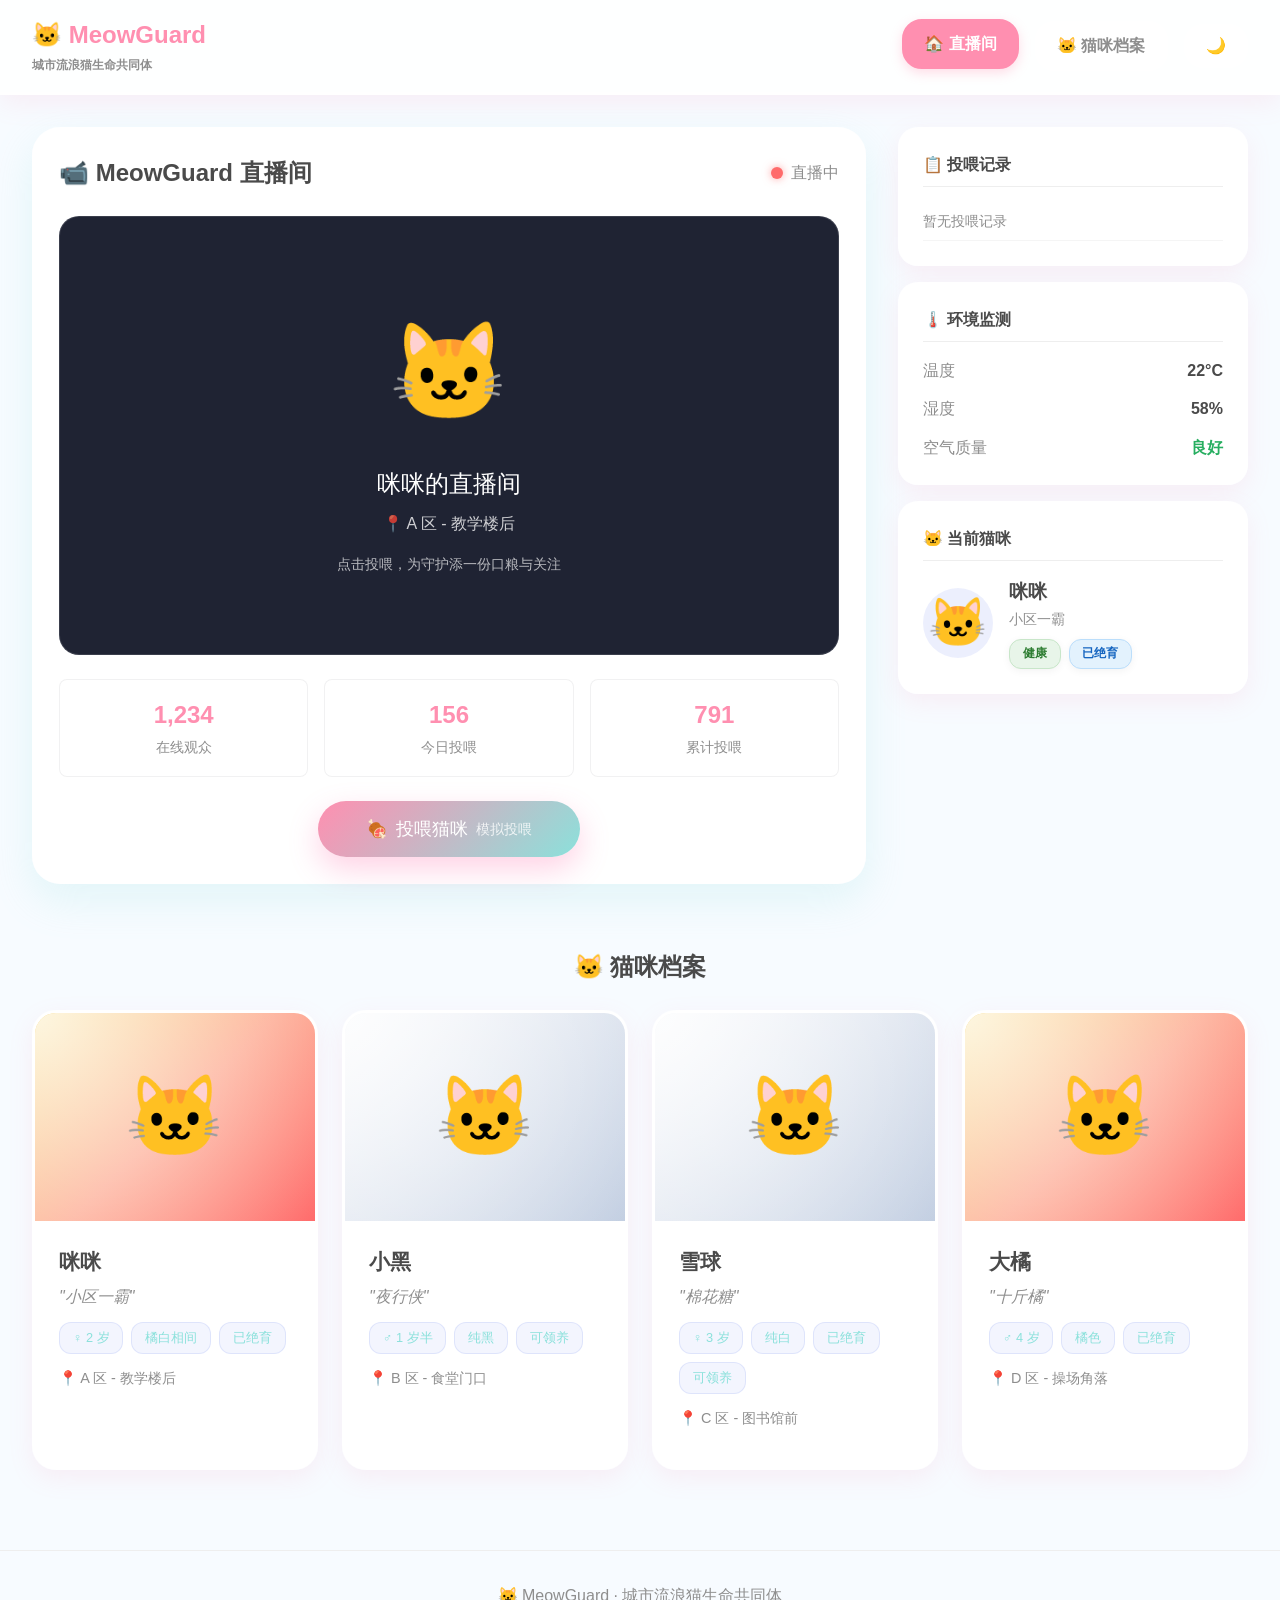
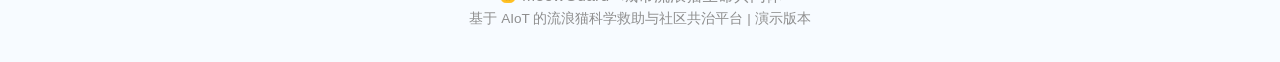
==== demo.html @ d54fe3e0 "Step 8: 添加静态离线演示网页 demo.html（含直播+猫咪档案+投喂）" ====
<!DOCTYPE html>
<html lang="zh-CN">
<head>
<meta charset="UTF-8">
<meta name="viewport" content="width=device-width, initial-scale=1.0">
<title>MeowGuard · 城市流浪猫生命共同体</title>
<style>
/* ===== 全局变量与重置 ===== */
* { margin:0; padding:0; box-sizing:border-box; }
:root {
    --bg: #f7fbff; --bg-1:#e0f7fa; --bg-2:#fff0f5; --bg-3:#fff9c4;
    --card:rgba(255,255,255,0.95); --text:#4a4a4a; --muted:#8e8e8e;
    --primary:#ff8fb0; --primary-2:#8be1db; --danger:#ff6b6b;
    --shadow-sm:0 8px 24px rgba(255,143,176,0.12);
    --shadow-md:0 16px 40px rgba(139,225,219,0.20);
    --radius-lg:28px; --radius-md:20px; --radius-sm:16px;
    --ring:0 0 0 4px rgba(255,143,176,0.25);
}
body.dark-mode {
    --bg:#1a1a2e; --bg-1:#16213e; --bg-2:#1f1f3a; --bg-3:#2d2d4a;
    --card:rgba(30,30,50,0.95); --text:#e0e0e0; --muted:#a0a0a0;
    --shadow-sm:0 8px 24px rgba(0,0,0,0.3);
    --shadow-md:0 16px 40px rgba(0,0,0,0.4);
}
body {
    font-family:-apple-system,BlinkMacSystemFont,'Segoe UI','PingFang SC','Microsoft YaHei',sans-serif;
    background:var(--bg); min-height:100vh; color:var(--text); line-height:1.6;
}
a { text-decoration:none; color:inherit; }

/* ===== 导航栏 ===== */
.navbar {
    background:rgba(255,255,255,0.85); backdrop-filter:blur(14px);
    padding:1rem 2rem; display:flex; justify-content:space-between; align-items:center;
    box-shadow:var(--shadow-sm); position:sticky; top:0; z-index:1000;
    border-bottom:3px solid rgba(255,255,255,0.9);
}
body.dark-mode .navbar { background:rgba(30,30,50,0.85); border-bottom-color:rgba(255,255,255,0.1); }
.nav-brand { display:flex; flex-direction:column; gap:0.1rem; font-size:1.5rem; font-weight:bold; color:var(--primary); }
.nav-tagline { font-size:0.78rem; font-weight:600; color:var(--muted); }
.nav-links { display:flex; gap:1rem; align-items:center; }
.nav-links a, .nav-links button {
    color:var(--muted); font-weight:600; padding:0.6rem 1.2rem; border-radius:20px;
    transition:all 0.3s; border:3px solid rgba(255,255,255,0.9); background:rgba(255,255,255,0.6);
    cursor:pointer; font-size:1rem; font-family:inherit;
}
.nav-links a.active, .nav-links a:hover, .nav-links button:hover {
    background:var(--primary); color:white; border-color:var(--primary);
    box-shadow:0 4px 12px rgba(255,143,176,0.3); transform:translateY(-2px);
}
body.dark-mode .nav-links a, body.dark-mode .nav-links button {
    background:rgba(255,255,255,0.05); border-color:rgba(255,255,255,0.1);
}
body.dark-mode .nav-links a.active, body.dark-mode .nav-links a:hover, body.dark-mode .nav-links button:hover {
    background:var(--primary); border-color:var(--primary);
}

/* ===== 主内容 ===== */
.main-content { display:grid; grid-template-columns:1fr 350px; gap:2rem; padding:2rem; max-width:1600px; margin:0 auto; }

/* 直播区域 */
.live-section {
    background:var(--card); border:3px solid rgba(255,255,255,0.9);
    border-radius:var(--radius-lg); padding:1.5rem; box-shadow:var(--shadow-md);
}
body.dark-mode .live-section { border-color:rgba(255,255,255,0.1); }
.live-header { display:flex; justify-content:space-between; align-items:center; margin-bottom:1.5rem; }
.live-header h1 { font-size:1.5rem; color:var(--text); }
.live-status { display:flex; align-items:center; gap:0.5rem; color:var(--muted); font-weight:500; }
.live-dot {
    width:12px; height:12px; background:var(--danger); border-radius:50%;
    animation:pulse 2s infinite; box-shadow:0 0 8px rgba(255,107,107,0.6);
}
@keyframes pulse { 0%,100%{opacity:1} 50%{opacity:0.5} }

.video-container {
    background:#1f2333; border:1px solid rgba(255,255,255,0.12);
    border-radius:var(--radius-md); aspect-ratio:16/9; display:flex;
    align-items:center; justify-content:center; margin-bottom:1.5rem; overflow:hidden;
}
body.dark-mode .video-container { background:#0f0f1a; }
.video-placeholder { text-align:center; color:white; }
.cat-animation { animation:bounce 2s ease-in-out infinite; }
@keyframes bounce { 0%,100%{transform:translateY(0)} 50%{transform:translateY(-20px)} }
.cat-silhouette { font-size:6rem; transition:transform 0.3s; }
.cat-silhouette.cat-bounce { animation:catBounce 0.5s ease-out; }
@keyframes catBounce {
    0%,100%{transform:translateY(0) scale(1)}
    25%{transform:translateY(-30px) scale(1.1)}
    50%{transform:translateY(-15px) scale(1.05)}
    75%{transform:translateY(-5px) scale(1.02)}
}
.live-cat-name { font-size:1.5rem; margin-top:1rem; }
.live-cat-location { color:rgba(255,255,255,0.78); margin-top:0.5rem; }
.video-tip { margin-top:1rem; color:rgba(255,255,255,0.68); font-size:0.9rem; }

.live-stats { display:grid; grid-template-columns:repeat(3,1fr); gap:1rem; margin-bottom:1.5rem; }
.stat-item {
    background:rgba(255,255,255,0.7); border:1px solid rgba(17,24,39,0.06);
    padding:1rem; border-radius:8px; text-align:center; transition:transform 0.25s;
}
body.dark-mode .stat-item { background:rgba(255,255,255,0.05); }
.stat-item:hover { transform:translateY(-2px); }
.stat-value { display:block; font-size:1.5rem; font-weight:bold; color:var(--primary); }
.stat-label { color:var(--muted); font-size:0.9rem; }

/* 投喂按钮 */
.feed-section { text-align:center; position:relative; }
.feed-btn {
    background:linear-gradient(135deg,var(--primary),var(--primary-2));
    border:none; padding:1rem 3rem; border-radius:50px; cursor:pointer;
    display:inline-flex; align-items:center; gap:0.5rem; font-size:1.1rem; color:white;
    transition:transform 0.3s, box-shadow 0.3s;
    box-shadow:0 12px 30px rgba(255,95,162,0.28); position:relative; overflow:hidden;
}
.feed-btn:hover { transform:scale(1.05); box-shadow:0 18px 44px rgba(255,95,162,0.34); }
.feed-btn:active { transform:scale(0.98); }
.feed-btn:disabled { opacity:0.7; cursor:not-allowed; transform:none; }
.feed-cost { font-size:0.9rem; opacity:0.8; }

.feed-animation { position:absolute; top:50%; left:50%; transform:translate(-50%,-50%); pointer-events:none; z-index:100; }
.feed-particle {
    position:absolute; font-size:1.5rem;
    animation:feedFloat 0.8s ease-out forwards; opacity:0;
}
@keyframes feedFloat {
    0%{ opacity:1; transform:translate(0,0) scale(0.5); }
    50%{ opacity:1; transform:translate(var(--tx,0), var(--ty,-50px)) scale(1.2); }
    100%{ opacity:0; transform:translate(var(--tx,0), var(--ty,-100px)) scale(1); }
}

/* 侧边栏 */
.sidebar { display:flex; flex-direction:column; gap:1rem; }
.sidebar-card {
    background:var(--card); border:1px solid rgba(255,255,255,0.6);
    border-radius:var(--radius-md); padding:1.5rem; box-shadow:var(--shadow-sm);
}
body.dark-mode .sidebar-card { border-color:rgba(255,255,255,0.1); }
.sidebar-card h3 { font-size:1rem; color:var(--text); margin-bottom:1rem; padding-bottom:0.5rem; border-bottom:1px solid #eee; }
body.dark-mode .sidebar-card h3 { border-bottom-color:rgba(255,255,255,0.1); }

.feed-logs { max-height:200px; overflow-y:auto; }
.log-item { display:flex; gap:0.5rem; padding:0.5rem 0; font-size:0.85rem; border-bottom:1px solid #f5f5f5; }
body.dark-mode .log-item { border-bottom-color:rgba(255,255,255,0.1); }
.log-time { color:rgba(107,114,128,0.85); min-width:50px; }
.log-user { color:var(--primary); font-weight:500; }
.log-action { color:var(--muted); flex:1; }

.env-data { display:flex; flex-direction:column; gap:0.8rem; }
.env-item { display:flex; justify-content:space-between; align-items:center; }
.env-label { color:var(--muted); }
.env-value { font-weight:bold; color:var(--text); }
.env-value.good { color:#27ae60; }

.current-cat { display:flex; gap:1rem; align-items:center; }
.cat-avatar {
    font-size:3rem; background:rgba(102,126,234,0.12); border-radius:50%;
    width:70px; height:70px; display:flex; align-items:center; justify-content:center;
}
.cat-info { flex:1; }
.cat-info .cat-name { font-size:1.2rem; font-weight:bold; }
.cat-nickname { color:var(--muted); font-size:0.9rem; }
.cat-status { display:flex; gap:0.5rem; margin-top:0.5rem; flex-wrap:wrap; }
.status-badge {
    padding:0.3rem 0.8rem; border-radius:12px; font-size:0.75rem; font-weight:600;
    box-shadow:0 2px 8px rgba(0,0,0,0.05);
}
.status-badge.healthy { background:#e8f5e9; color:#2e7d32; border:1px solid #c8e6c9; }
.status-badge.neutered { background:#e3f2fd; color:#1565c0; border:1px solid #bbdefb; }
.status-badge.adoption { background:#fff3e0; color:#ef6c00; border:1px solid #ffe0b2; }
.status-badge.unavailable { background:#f5f5f5; color:#9e9e9e; border:1px solid #e0e0e0; }
body.dark-mode .status-badge.healthy { background:rgba(46,125,50,0.2); border-color:rgba(46,125,50,0.4); }
body.dark-mode .status-badge.neutered { background:rgba(21,101,192,0.2); border-color:rgba(21,101,192,0.4); }
body.dark-mode .status-badge.adoption { background:rgba(255,152,0,0.2); border-color:rgba(255,152,0,0.4); }

/* 猫咪档案 */
.cats-section { margin-top:2rem; }
.cats-section h2 { text-align:center; color:var(--text); margin-bottom:1.5rem; font-size:1.5rem; }
.cats-grid { display:grid; grid-template-columns:repeat(auto-fill,minmax(280px,1fr)); gap:1.5rem; }
.cat-card {
    background:var(--card); border:3px solid rgba(255,255,255,0.9); border-radius:24px;
    overflow:hidden; box-shadow:var(--shadow-sm); transition:transform 0.4s cubic-bezier(0.34,1.56,0.64,1), box-shadow 0.4s;
    cursor:pointer;
}
body.dark-mode .cat-card { border-color:rgba(255,255,255,0.1); }
.cat-card:hover { transform:translateY(-8px) scale(1.02); box-shadow:var(--shadow-md); }
.cat-card-image {
    position:relative; padding:2.5rem 2rem; display:flex; justify-content:center;
    background:radial-gradient(circle at top left,rgba(255,255,255,0.8),transparent), var(--cat-bg);
}
.cat-card-emoji { font-size:5rem; }
.cat-card-info { padding:1.5rem; }
.cat-card-name { font-size:1.3rem; margin-bottom:0.3rem; }
.cat-card-nickname { color:var(--muted); font-style:italic; margin-bottom:0.8rem; }
.cat-card-location { color:var(--muted); font-size:0.9rem; margin-bottom:0.8rem; }
.cat-tags { display:flex; flex-wrap:wrap; gap:0.5rem; margin-bottom:0.8rem; }
.tag {
    padding:0.3rem 0.8rem; border-radius:12px; font-size:0.8rem; font-weight:500;
    background:rgba(102,126,234,0.08); border:1px solid rgba(102,126,234,0.15); color:var(--primary-2);
}
body.dark-mode .tag { background:rgba(139,225,219,0.15); border-color:rgba(139,225,219,0.3); }

/* 详情弹窗 */
.modal { display:none; position:fixed; top:0; left:0; width:100%; height:100%; background:rgba(0,0,0,0.5); z-index:2000; align-items:center; justify-content:center; }
.modal.show { display:flex; }
.modal-content {
    background:var(--card); border:3px solid rgba(255,255,255,0.9); border-radius:var(--radius-lg);
    max-width:600px; width:90%; max-height:80vh; overflow-y:auto; position:relative;
    padding:2rem; box-shadow:var(--shadow-md);
}
body.dark-mode .modal-content { border-color:rgba(255,255,255,0.1); }
.modal-close { position:absolute; top:1rem; right:1rem; background:none; border:none; font-size:2rem; cursor:pointer; color:var(--muted); }
.modal-close:hover { color:var(--primary); }
.detail-header { display:flex; gap:1.5rem; align-items:center; margin-bottom:1.5rem; }
.detail-avatar { font-size:4rem; width:100px; height:100px; border-radius:50%; display:flex; align-items:center; justify-content:center; }
.detail-section { margin-bottom:1.5rem; }
.detail-section h4 { color:var(--primary); margin-bottom:0.8rem; display:flex; align-items:center; gap:0.5rem; }
.section-icon { font-size:1.2rem; }
.info-grid { display:grid; grid-template-columns:1fr 1fr; gap:0.8rem; }
.info-item { display:flex; flex-direction:column; }
.info-item .label { color:var(--muted); font-size:0.85rem; }
.info-item .value { font-weight:600; }
.detail-stats { display:flex; gap:1.5rem; justify-content:center; text-align:center; }
.detail-stat .value { font-size:1.5rem; font-weight:bold; color:var(--primary); display:block; }
.detail-stat .label { color:var(--muted); font-size:0.85rem; }

/* Toast */
.toast {
    position:fixed; bottom:2rem; left:50%; transform:translateX(-50%);
    background:rgba(74,74,74,0.95); color:white; padding:1rem 2rem; border-radius:50px;
    font-size:0.95rem; box-shadow:0 8px 30px rgba(0,0,0,0.2); z-index:3000;
    opacity:0; pointer-events:none; transition:opacity 0.3s;
}
.toast.show { opacity:1; }

/* 页面底部 */
.footer { text-align:center; padding:2rem; color:var(--muted); border-top:1px solid #eee; margin-top:3rem; }
body.dark-mode .footer { border-top-color:rgba(255,255,255,0.1); }

/* 响应式 */
@media (max-width:900px) {
    .main-content { grid-template-columns:1fr; }
    .navbar { flex-wrap:wrap; gap:0.5rem; }
    .nav-links { flex-wrap:wrap; }
}
@media (max-width:600px) {
    .main-content { padding:1rem; }
    .live-stats { grid-template-columns:1fr; }
    .navbar { padding:0.8rem 1rem; }
    .feed-btn { padding:0.8rem 2rem; font-size:1rem; }
    .cats-grid { grid-template-columns:1fr; }
}
</style>
</head>
<body>

<nav class="navbar">
    <div class="nav-brand">
        <div>🐱 MeowGuard</div>
        <div class="nav-tagline">城市流浪猫生命共同体</div>
    </div>
    <div class="nav-links">
        <a href="#live" class="active">🏠 直播间</a>
        <a href="#cats">🐱 猫咪档案</a>
        <button id="darkModeToggle" title="切换深色模式">🌙</button>
    </div>
</nav>

<main class="main-content">

    <!-- 直播区 -->
    <div class="live-section" id="live">
        <div class="live-header">
            <h1>📹 MeowGuard 直播间</h1>
            <div class="live-status">
                <span class="live-dot"></span>
                <span>直播中</span>
            </div>
        </div>

        <div class="video-container">
            <div class="video-placeholder" id="videoPlaceholder">
                <div class="cat-animation">
                    <div class="cat-silhouette" id="liveCatEmoji">🐱</div>
                    <div class="live-cat-name" id="liveCatTitle">咪咪的直播间</div>
                    <div class="live-cat-location" id="liveCatLocation">📍 A 区 - 教学楼后</div>
                </div>
                <p class="video-tip">点击投喂，为守护添一份口粮与关注</p>
            </div>
        </div>

        <div class="live-stats">
            <div class="stat-item">
                <span class="stat-value" id="onlineViewers">1,234</span>
                <span class="stat-label">在线观众</span>
            </div>
            <div class="stat-item">
                <span class="stat-value" id="todayFeeds">156</span>
                <span class="stat-label">今日投喂</span>
            </div>
            <div class="stat-item">
                <span class="stat-value" id="totalFeeds">791</span>
                <span class="stat-label">累计投喂</span>
            </div>
        </div>

        <div class="feed-section">
            <button class="feed-btn" id="feedBtn">
                <span class="feed-icon">🍖</span>
                <span class="feed-text">投喂猫咪</span>
                <span class="feed-cost">模拟投喂</span>
            </button>
            <div class="feed-animation" id="feedAnimation"></div>
        </div>
    </div>

    <!-- 侧边栏 -->
    <div class="sidebar">
        <div class="sidebar-card">
            <h3>📋 投喂记录</h3>
            <div class="feed-logs" id="feedLogs">
                <div class="log-item">
                    <span class="log-time">刚刚</span>
                    <span class="log-user">系统</span>
                    <span class="log-action">直播间已开启</span>
                </div>
            </div>
        </div>

        <div class="sidebar-card">
            <h3>🌡️ 环境监测</h3>
            <div class="env-data">
                <div class="env-item">
                    <span class="env-label">温度</span>
                    <span class="env-value" id="temperature">22°C</span>
                </div>
                <div class="env-item">
                    <span class="env-label">湿度</span>
                    <span class="env-value" id="humidity">58%</span>
                </div>
                <div class="env-item">
                    <span class="env-label">空气质量</span>
                    <span class="env-value good">良好</span>
                </div>
            </div>
        </div>

        <div class="sidebar-card">
            <h3>🐱 当前猫咪</h3>
            <div class="current-cat">
                <div class="cat-avatar" id="sidebarCatEmoji">🐱</div>
                <div class="cat-info">
                    <div class="cat-name" id="sidebarCatName">咪咪</div>
                    <div class="cat-nickname" id="sidebarCatNickname">小区一霸</div>
                    <div class="cat-status" id="sidebarCatBadges">
                        <span class="status-badge healthy">健康</span>
                        <span class="status-badge neutered">已绝育</span>
                    </div>
                </div>
            </div>
        </div>
    </div>
</main>

<!-- 猫咪档案 -->
<div class="cats-section" id="cats" style="padding:2rem; max-width:1600px; margin:0 auto;">
    <h2>🐱 猫咪档案</h2>
    <div class="cats-grid" id="catsGrid"></div>
</div>

<!-- 详情弹窗 -->
<div class="modal" id="detailModal">
    <div class="modal-content">
        <button class="modal-close" id="modalClose">&times;</button>
        <div id="modalBody"></div>
    </div>
</div>

<!-- Toast -->
<div class="toast" id="toast"></div>

<!-- 底部 -->
<div class="footer">
    <p>🐱 MeowGuard · 城市流浪猫生命共同体</p>
    <p style="font-size:0.85rem;">基于 AIoT 的流浪猫科学救助与社区共治平台 | 演示版本</p>
</div>

<script>
// ===== 数据 =====
const CATS = [
    { id:1, name:'咪咪', nickname:'小区一霸', gender:'female', age:'2 岁', color:'橘白相间',
      location:'A 区 - 教学楼后', status:'free', description:'性格活泼，喜欢晒太阳，经常在教学楼后的小花园出现。',
      feed_count:156, views:1234, health:'健康', neutered:true, adoption_ready:false },
    { id:2, name:'小黑', nickname:'夜行侠', gender:'male', age:'1 岁半', color:'纯黑',
      location:'B 区 - 食堂门口', status:'free', description:'夜间活跃，白天喜欢躲在车底下，对人比较警惕。',
      feed_count:89, views:876, health:'健康', neutered:false, adoption_ready:true },
    { id:3, name:'雪球', nickname:'棉花糖', gender:'female', age:'3 岁', color:'纯白',
      location:'C 区 - 图书馆前', status:'free', description:'非常亲人，会主动蹭人，是图书馆的常驻猫咪。',
      feed_count:234, views:2156, health:'健康', neutered:true, adoption_ready:true },
    { id:4, name:'大橘', nickname:'十斤橘', gender:'male', age:'4 岁', color:'橘色',
      location:'D 区 - 操场角落', status:'free', description:'体重超标，需要控制饮食，但依然很贪吃。',
      feed_count:312, views:1890, health:'需关注', neutered:true, adoption_ready:false }
];

let currentCatId = 1;
let feedLogs = [];

// ===== 工具函数 =====
function $(id) { return document.getElementById(id); }
function esc(s) { const d=document.createElement('div'); d.textContent=s||''; return d.innerHTML; }
function fmtNum(n) { return (n||0).toLocaleString('zh-CN'); }

// ===== Toast =====
function showToast(msg, dur=2000) {
    const t = $('toast'); t.textContent=msg; t.classList.add('show');
    setTimeout(()=>t.classList.remove('show'), dur);
}

// ===== 深色模式 =====
const DarkMode = {
    init() {
        const saved = localStorage.getItem('darkMode');
        if (saved==='true') this.enable();
        else if (saved==='false') this.disable();
        else if (window.matchMedia('(prefers-color-scheme:dark)').matches) this.enable();
        $('darkModeToggle').addEventListener('click', ()=>this.toggle());
    },
    enable() { document.body.classList.add('dark-mode'); localStorage.setItem('darkMode','true'); },
    disable() { document.body.classList.remove('dark-mode'); localStorage.setItem('darkMode','false'); },
    toggle() { document.body.classList.contains('dark-mode') ? this.disable() : this.enable(); }
};

// ===== 直播 =====
function getCat(cid) { return CATS.find(c=>c.id===cid); }

function applyCat(cat) {
    const emojiMap = {'黑':'🐱','白':'🐱','橘':'🐱','灰':'🐱','花':'🐱','相间':'🐱'};
    const emoji = emojiMap[cat.color?.charAt(0)] || '🐱';
    $('liveCatEmoji').textContent = emoji;
    $('liveCatTitle').textContent = cat.name + '的直播间';
    $('liveCatLocation').textContent = '📍 ' + cat.location;
    $('sidebarCatEmoji').textContent = emoji;
    $('sidebarCatName').textContent = cat.name;
    $('sidebarCatNickname').textContent = cat.nickname || '';
    $('todayFeeds').textContent = fmtNum(cat.feed_count);
    $('sidebarCatBadges').innerHTML = `
        <span class="status-badge ${cat.health==='健康'?'healthy':'unavailable'}">${esc(cat.health)}</span>
        ${cat.neutered?'<span class="status-badge neutered">已绝育</span>':'<span class="status-badge">未绝育</span>'}
        ${cat.adoption_ready?'<span class="status-badge adoption">🏠 可领养</span>':''}
    `;
}

function feed() {
    const cat = getCat(currentCatId);
    if (!cat) return;
    cat.feed_count++;
    $('todayFeeds').textContent = fmtNum(cat.feed_count);
    
    // 粒子特效
    const a = $('feedAnimation');
    const parts = ['🍖','❤️','✨','🐟','💕','🎉','⭐'];
    a.innerHTML = parts.sort(()=>Math.random()-0.5).slice(0,5).map((p,i)=>
        `<div class="feed-particle" style="--tx:${(i-2)*30}px;--ty:${-80-Math.random()*40}px;--delay:${i*0.05}s">${p}</div>`
    ).join('');
    setTimeout(()=>a.innerHTML='', 1000);
    
    // 猫咪跳动
    const emoji = $('liveCatEmoji');
    emoji.classList.remove('cat-bounce');
    void emoji.offsetWidth;
    emoji.classList.add('cat-bounce');
    
    // 记录日志
    const now = new Date();
    const timeStr = now.getHours().toString().padStart(2,'0')+':'+now.getMinutes().toString().padStart(2,'0');
    feedLogs.unshift({ time:timeStr, user:'云养人', cat:cat.name, id:cat.id });
    if (feedLogs.length > 20) feedLogs.length = 20;
    renderFeedLogs();
    
    showToast(`✅ 投喂成功！${cat.name} 收到了你的心意`);
}

function renderFeedLogs() {
    $('feedLogs').innerHTML = feedLogs.length>0
        ? feedLogs.map(l=>`<div class="log-item">
            <span class="log-time">${l.time}</span>
            <span class="log-user">${esc(l.user)}</span>
            <span class="log-action">投喂了${esc(l.cat)}</span>
        </div>`).join('')
        : '<div class="log-item"><span class="log-action">暂无投喂记录</span></div>';
}

// ===== 猫咪档案 =====
function getBg(cat) {
    const map = {
        '黑':'linear-gradient(135deg,#1a1a2e,#16213e,#0f3460)',
        '白':'linear-gradient(135deg,#fff,#f0f0f0,#e0e0e0)',
        '橘':'linear-gradient(135deg,#f6d365,#fda085,#ff6b6b)',
        '灰':'linear-gradient(135deg,#4b6cb7,#182848,#0d1b2a)',
    };
    return map[cat.color?.charAt(0)] || 'linear-gradient(135deg,#f5f7fa,#c3cfe2)';
}

function renderCats() {
    $('catsGrid').innerHTML = CATS.map(cat => `
        <div class="cat-card" onclick="showDetail(${cat.id})">
            <div class="cat-card-image" style="--cat-bg:${getBg(cat)}">
                <div class="cat-card-emoji">🐱</div>
            </div>
            <div class="cat-card-info">
                <h3 class="cat-card-name">${esc(cat.name)}</h3>
                <p class="cat-card-nickname">"${esc(cat.nickname||'')}"</p>
                <div class="cat-tags">
                    <span class="tag">${cat.gender==='male'?'♂':'♀'} ${esc(cat.age)}</span>
                    <span class="tag">${esc(cat.color)}</span>
                    ${cat.neutered?'<span class="tag">已绝育</span>':''}
                    ${cat.adoption_ready?'<span class="tag">可领养</span>':''}
                </div>
                <p class="cat-card-location">📍 ${esc(cat.location)}</p>
            </div>
        </div>
    `).join('');
}

function showDetail(catId) {
    const cat = getCat(catId);
    if (!cat) return;
    $('modalBody').innerHTML = `
        <div class="detail-header">
            <div class="detail-avatar" style="background:${getBg(cat)}">🐱</div>
            <div>
                <h2>${esc(cat.name)}</h2>
                <p style="color:var(--muted);font-style:italic;">"${esc(cat.nickname||'')}"</p>
            </div>
        </div>
        <div class="detail-section">
            <h4><span class="section-icon">📋</span> 基本信息</h4>
            <div class="info-grid">
                <div class="info-item"><span class="label">性别</span><span class="value">${cat.gender==='male'?'♂ 雄性':'♀ 雌性'}</span></div>
                <div class="info-item"><span class="label">年龄</span><span class="value">${esc(cat.age)}</span></div>
                <div class="info-item"><span class="label">毛色</span><span class="value">${esc(cat.color)}</span></div>
                <div class="info-item"><span class="label">绝育状态</span><span class="value">${cat.neutered?'✅ 已绝育':'❌ 未绝育'}</span></div>
            </div>
        </div>
        <div class="detail-section">
            <h4><span class="section-icon">📍</span> 位置信息</h4>
            <p style="margin-bottom:0.5rem;">📍 ${esc(cat.location)}</p>
            <p style="color:var(--muted);font-size:0.85rem;">⚠️ 为保护猫咪安全，精确位置仅对认证志愿者可见</p>
        </div>
        <div class="detail-section">
            <h4><span class="section-icon">📝</span> 喵生简介</h4>
            <p>${esc(cat.description)}</p>
        </div>
        <div class="detail-section">
            <h4><span class="section-icon">📊</span> 互动数据</h4>
            <div class="detail-stats">
                <div class="detail-stat"><span class="value">${fmtNum(cat.feed_count)}</span><span class="label">累计投喂</span></div>
                <div class="detail-stat"><span class="value">${fmtNum(cat.views)}</span><span class="label">累计观看</span></div>
                <div class="detail-stat"><span class="value">${cat.neutered?'✅':'⏳'}</span><span class="label">${cat.neutered?'已绝育':'待绝育'}</span></div>
            </div>
        </div>
        ${cat.adoption_ready ? `<div style="text-align:center;margin-top:1rem;">
            <button onclick="showToast('🏠 领养功能即将上线！');$('detailModal').classList.remove('show');document.body.style.overflow='';" 
                style="background:var(--primary);color:white;border:none;padding:0.8rem 2rem;border-radius:50px;font-size:1rem;cursor:pointer;">
                🏠 申请领养 ${esc(cat.name)}
            </button>
        </div>` : ''}
    `;
    $('detailModal').classList.add('show');
    document.body.style.overflow = 'hidden';
}

// ===== 环境模拟 =====
function updateEnv() {
    $('temperature').textContent = (20 + Math.random()*4-2).toFixed(1) + '°C';
    $('humidity').textContent = Math.floor(55 + Math.random()*10-5) + '%';
}
setInterval(updateEnv, 10000);

// ===== 初始化 =====
document.addEventListener('DOMContentLoaded', ()=>{
    DarkMode.init();
    const initialCat = getCat(currentCatId);
    if (initialCat) applyCat(initialCat);
    renderFeedLogs();
    renderCats();

    // 投喂按钮
    $('feedBtn').addEventListener('click', ()=>feed());

    // 弹窗关闭
    $('modalClose').addEventListener('click', ()=>{ $('detailModal').classList.remove('show'); document.body.style.overflow=''; });
    $('detailModal').addEventListener('click', (e)=>{ if(e.target===$('detailModal')){ $('detailModal').classList.remove('show'); document.body.style.overflow=''; } });

    // ESC 关闭
    document.addEventListener('keydown', (e)=>{ if(e.key==='Escape'){ $('detailModal').classList.remove('show'); document.body.style.overflow=''; } });

    // 更新总投喂数
    $('totalFeeds').textContent = fmtNum(CATS.reduce((s,c)=>s+c.feed_count,0));
});
</script>

</body>
</html>
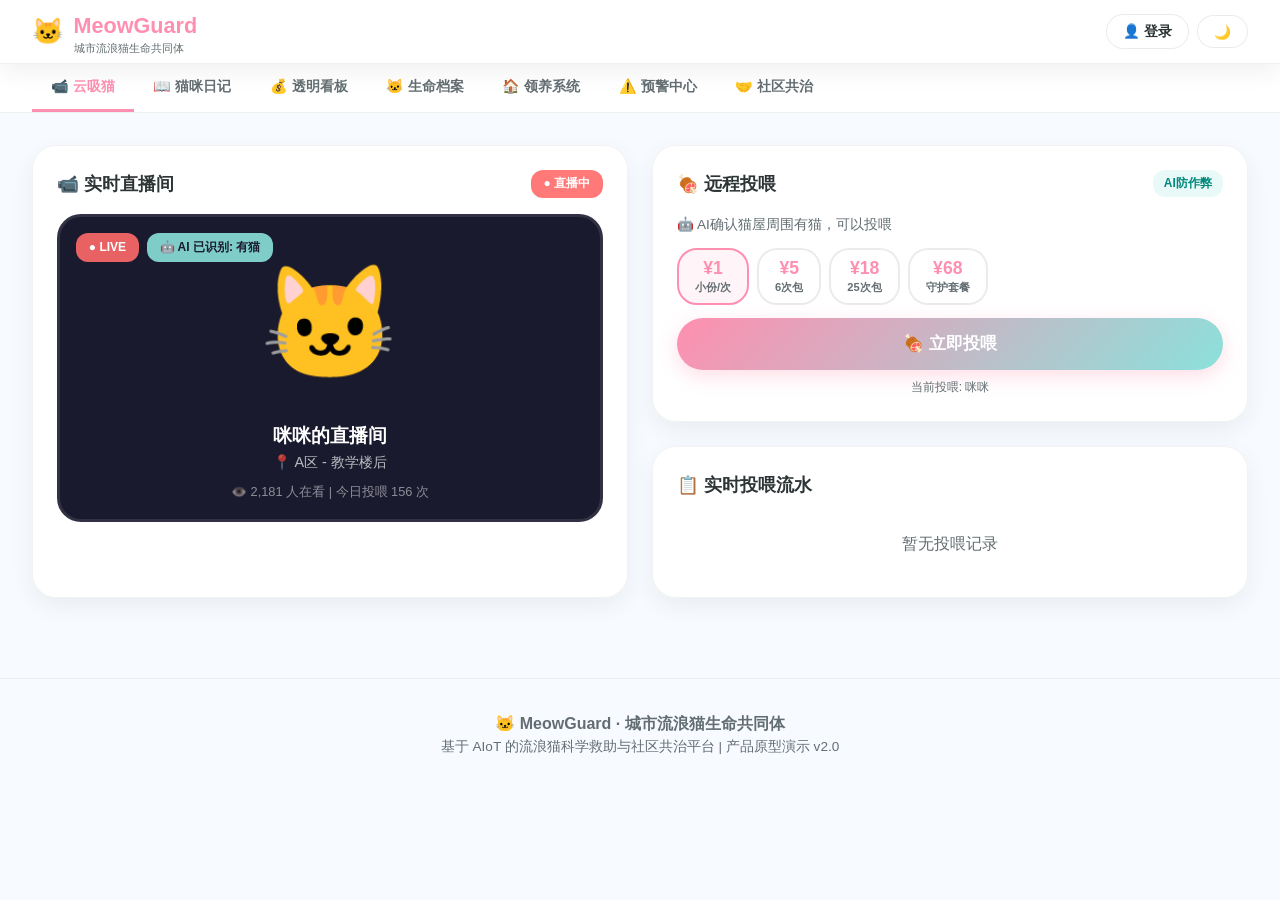
==== commit 7b286ffc: "步骤2: 完善样式和演示页面 - 添加日记/资源可视化/社区共治/失踪响应/领养追踪等新模块样式" ====
--- a/demo.html
+++ b/demo.html
@@ -9,16 +9,18 @@
 * { margin:0; padding:0; box-sizing:border-box; }
 :root {
     --bg: #f7fbff; --bg-1:#e0f7fa; --bg-2:#fff0f5; --bg-3:#fff9c4;
-    --card:rgba(255,255,255,0.95); --text:#4a4a4a; --muted:#8e8e8e;
-    --primary:#ff8fb0; --primary-2:#8be1db; --danger:#ff6b6b;
-    --shadow-sm:0 8px 24px rgba(255,143,176,0.12);
-    --shadow-md:0 16px 40px rgba(139,225,219,0.20);
-    --radius-lg:28px; --radius-md:20px; --radius-sm:16px;
+    --card:rgba(255,255,255,0.95); --text:#2d3436; --muted:#636e72;
+    --primary:#ff8fb0; --primary-2:#8be1db; --primary-3:#74b9ff; --danger:#ff6b6b;
+    --warning:#fdcb6e; --success:#55efc4; --accent:#a29bfe;
+    --shadow-sm:0 8px 24px rgba(0,0,0,0.06);
+    --shadow-md:0 16px 40px rgba(0,0,0,0.10);
+    --radius-lg:24px; --radius-md:16px; --radius-sm:10px;
     --ring:0 0 0 4px rgba(255,143,176,0.25);
+    --navbar-h:64px;
 }
 body.dark-mode {
-    --bg:#1a1a2e; --bg-1:#16213e; --bg-2:#1f1f3a; --bg-3:#2d2d4a;
-    --card:rgba(30,30,50,0.95); --text:#e0e0e0; --muted:#a0a0a0;
+    --bg:#0f0f1a; --bg-1:#1a1a2e; --bg-2:#1f1f3a; --bg-3:#2d2d4a;
+    --card:rgba(22,22,40,0.95); --text:#e0e0e0; --muted:#a0a0a0;
     --shadow-sm:0 8px 24px rgba(0,0,0,0.3);
     --shadow-md:0 16px 40px rgba(0,0,0,0.4);
 }
@@ -30,391 +32,595 @@
 
 /* ===== 导航栏 ===== */
 .navbar {
-    background:rgba(255,255,255,0.85); backdrop-filter:blur(14px);
-    padding:1rem 2rem; display:flex; justify-content:space-between; align-items:center;
-    box-shadow:var(--shadow-sm); position:sticky; top:0; z-index:1000;
-    border-bottom:3px solid rgba(255,255,255,0.9);
-}
-body.dark-mode .navbar { background:rgba(30,30,50,0.85); border-bottom-color:rgba(255,255,255,0.1); }
-.nav-brand { display:flex; flex-direction:column; gap:0.1rem; font-size:1.5rem; font-weight:bold; color:var(--primary); }
-.nav-tagline { font-size:0.78rem; font-weight:600; color:var(--muted); }
-.nav-links { display:flex; gap:1rem; align-items:center; }
-.nav-links a, .nav-links button {
-    color:var(--muted); font-weight:600; padding:0.6rem 1.2rem; border-radius:20px;
-    transition:all 0.3s; border:3px solid rgba(255,255,255,0.9); background:rgba(255,255,255,0.6);
-    cursor:pointer; font-size:1rem; font-family:inherit;
-}
-.nav-links a.active, .nav-links a:hover, .nav-links button:hover {
-    background:var(--primary); color:white; border-color:var(--primary);
-    box-shadow:0 4px 12px rgba(255,143,176,0.3); transform:translateY(-2px);
-}
-body.dark-mode .nav-links a, body.dark-mode .nav-links button {
-    background:rgba(255,255,255,0.05); border-color:rgba(255,255,255,0.1);
-}
-body.dark-mode .nav-links a.active, body.dark-mode .nav-links a:hover, body.dark-mode .nav-links button:hover {
-    background:var(--primary); border-color:var(--primary);
-}
-
-/* ===== 主内容 ===== */
-.main-content { display:grid; grid-template-columns:1fr 350px; gap:2rem; padding:2rem; max-width:1600px; margin:0 auto; }
-
-/* 直播区域 */
-.live-section {
-    background:var(--card); border:3px solid rgba(255,255,255,0.9);
-    border-radius:var(--radius-lg); padding:1.5rem; box-shadow:var(--shadow-md);
-}
-body.dark-mode .live-section { border-color:rgba(255,255,255,0.1); }
-.live-header { display:flex; justify-content:space-between; align-items:center; margin-bottom:1.5rem; }
-.live-header h1 { font-size:1.5rem; color:var(--text); }
-.live-status { display:flex; align-items:center; gap:0.5rem; color:var(--muted); font-weight:500; }
-.live-dot {
-    width:12px; height:12px; background:var(--danger); border-radius:50%;
-    animation:pulse 2s infinite; box-shadow:0 0 8px rgba(255,107,107,0.6);
-}
-@keyframes pulse { 0%,100%{opacity:1} 50%{opacity:0.5} }
-
-.video-container {
-    background:#1f2333; border:1px solid rgba(255,255,255,0.12);
-    border-radius:var(--radius-md); aspect-ratio:16/9; display:flex;
-    align-items:center; justify-content:center; margin-bottom:1.5rem; overflow:hidden;
-}
-body.dark-mode .video-container { background:#0f0f1a; }
-.video-placeholder { text-align:center; color:white; }
-.cat-animation { animation:bounce 2s ease-in-out infinite; }
-@keyframes bounce { 0%,100%{transform:translateY(0)} 50%{transform:translateY(-20px)} }
-.cat-silhouette { font-size:6rem; transition:transform 0.3s; }
-.cat-silhouette.cat-bounce { animation:catBounce 0.5s ease-out; }
+    position:sticky; top:0; z-index:1000; height:var(--navbar-h);
+    background:rgba(255,255,255,0.92); backdrop-filter:blur(14px);
+    display:flex; align-items:center; justify-content:space-between;
+    padding:0 2rem; box-shadow:var(--shadow-sm); border-bottom:1px solid rgba(0,0,0,0.06);
+}
+body.dark-mode .navbar { background:rgba(22,22,40,0.92); border-bottom-color:rgba(255,255,255,0.08); }
+.nav-brand { display:flex; align-items:center; gap:0.6rem; font-size:1.35rem; font-weight:800; color:var(--primary); }
+.nav-brand .icon { font-size:1.6rem; }
+.nav-brand .tagline { font-size:0.7rem; font-weight:500; color:var(--muted); display:block; line-height:1; }
+.nav-actions { display:flex; align-items:center; gap:0.5rem; }
+.nav-actions button {
+    background:rgba(255,255,255,0.6); border:1px solid rgba(0,0,0,0.08); border-radius:20px;
+    padding:0.45rem 1rem; cursor:pointer; font-size:0.85rem; font-weight:600; color:var(--text);
+    transition:all 0.2s; font-family:inherit;
+}
+.nav-actions button:hover { background:var(--primary); color:#fff; border-color:var(--primary); box-shadow:0 4px 12px rgba(255,143,176,0.3); }
+body.dark-mode .nav-actions button { background:rgba(255,255,255,0.06); border-color:rgba(255,255,255,0.1); }
+
+/* ===== 模块标签导航 ===== */
+.module-tabs {
+    display:flex; gap:0; overflow-x:auto; padding:0 2rem;
+    background:var(--card); border-bottom:1px solid rgba(0,0,0,0.06);
+    position:sticky; top:var(--navbar-h); z-index:999;
+    scrollbar-width:none;
+}
+.module-tabs::-webkit-scrollbar { display:none; }
+body.dark-mode .module-tabs { border-bottom-color:rgba(255,255,255,0.08); }
+.module-tab {
+    padding:0.8rem 1.2rem; cursor:pointer; font-size:0.88rem; font-weight:600;
+    color:var(--muted); border-bottom:3px solid transparent; white-space:nowrap;
+    transition:all 0.25s; font-family:inherit; background:none; border-top:none; border-left:none; border-right:none;
+}
+.module-tab:hover { color:var(--text); }
+.module-tab.active { color:var(--primary); border-bottom-color:var(--primary); }
+
+/* ===== 主内容容器 ===== */
+.module-panels { padding:2rem; max-width:1400px; margin:0 auto; }
+.module-panel { display:none; }
+.module-panel.active { display:block; animation:fadeIn 0.35s ease; }
+@keyframes fadeIn { from{opacity:0;transform:translateY(8px)} to{opacity:1;transform:translateY(0)} }
+
+/* ===== 卡片通用 ===== */
+.card {
+    background:var(--card); border-radius:var(--radius-lg); padding:1.5rem;
+    box-shadow:var(--shadow-sm); border:1px solid rgba(0,0,0,0.05);
+}
+body.dark-mode .card { border-color:rgba(255,255,255,0.06); }
+.card-header { display:flex; justify-content:space-between; align-items:center; margin-bottom:1rem; }
+.card-header h3 { font-size:1.1rem; display:flex; align-items:center; gap:0.5rem; }
+.card-header .badge { font-size:0.75rem; padding:0.25rem 0.7rem; border-radius:12px; font-weight:600; }
+
+/* ===== 网格布局 ===== */
+.grid-2 { display:grid; grid-template-columns:repeat(2,1fr); gap:1.5rem; }
+.grid-3 { display:grid; grid-template-columns:repeat(3,1fr); gap:1.5rem; }
+.grid-4 { display:grid; grid-template-columns:repeat(4,1fr); gap:1rem; }
+
+/* ===== 按钮 ===== */
+.btn {
+    display:inline-flex; align-items:center; gap:0.4rem; padding:0.6rem 1.5rem;
+    border-radius:50px; font-weight:600; font-size:0.9rem; cursor:pointer;
+    transition:all 0.25s; font-family:inherit; border:none;
+}
+.btn-primary { background:linear-gradient(135deg,var(--primary),var(--primary-2)); color:#fff; box-shadow:0 6px 20px rgba(255,143,176,0.3); }
+.btn-primary:hover { transform:translateY(-2px); box-shadow:0 10px 30px rgba(255,143,176,0.4); }
+.btn-outline { border:2px solid var(--primary); color:var(--primary); background:transparent; }
+.btn-outline:hover { background:var(--primary); color:#fff; }
+.btn-sm { padding:0.35rem 0.9rem; font-size:0.8rem; }
+.btn-lg { padding:0.9rem 2.5rem; font-size:1.05rem; }
+
+/* ===== 直播区 ===== */
+.live-video {
+    background:#1a1a2e; border-radius:var(--radius-lg); aspect-ratio:16/9;
+    display:flex; align-items:center; justify-content:center; position:relative; overflow:hidden;
+    border:3px solid rgba(255,255,255,0.1);
+}
+.live-video .cat-display { text-align:center; color:#fff; }
+.live-video .cat-emoji-lg { font-size:7rem; transition:transform 0.3s; }
+.live-video .cat-emoji-lg.bounce { animation:catBounce 0.5s ease-out; }
 @keyframes catBounce {
     0%,100%{transform:translateY(0) scale(1)}
-    25%{transform:translateY(-30px) scale(1.1)}
-    50%{transform:translateY(-15px) scale(1.05)}
-    75%{transform:translateY(-5px) scale(1.02)}
-}
-.live-cat-name { font-size:1.5rem; margin-top:1rem; }
-.live-cat-location { color:rgba(255,255,255,0.78); margin-top:0.5rem; }
-.video-tip { margin-top:1rem; color:rgba(255,255,255,0.68); font-size:0.9rem; }
-
-.live-stats { display:grid; grid-template-columns:repeat(3,1fr); gap:1rem; margin-bottom:1.5rem; }
-.stat-item {
-    background:rgba(255,255,255,0.7); border:1px solid rgba(17,24,39,0.06);
-    padding:1rem; border-radius:8px; text-align:center; transition:transform 0.25s;
-}
-body.dark-mode .stat-item { background:rgba(255,255,255,0.05); }
-.stat-item:hover { transform:translateY(-2px); }
-.stat-value { display:block; font-size:1.5rem; font-weight:bold; color:var(--primary); }
-.stat-label { color:var(--muted); font-size:0.9rem; }
-
-/* 投喂按钮 */
-.feed-section { text-align:center; position:relative; }
-.feed-btn {
-    background:linear-gradient(135deg,var(--primary),var(--primary-2));
-    border:none; padding:1rem 3rem; border-radius:50px; cursor:pointer;
-    display:inline-flex; align-items:center; gap:0.5rem; font-size:1.1rem; color:white;
-    transition:transform 0.3s, box-shadow 0.3s;
-    box-shadow:0 12px 30px rgba(255,95,162,0.28); position:relative; overflow:hidden;
-}
-.feed-btn:hover { transform:scale(1.05); box-shadow:0 18px 44px rgba(255,95,162,0.34); }
-.feed-btn:active { transform:scale(0.98); }
-.feed-btn:disabled { opacity:0.7; cursor:not-allowed; transform:none; }
-.feed-cost { font-size:0.9rem; opacity:0.8; }
-
-.feed-animation { position:absolute; top:50%; left:50%; transform:translate(-50%,-50%); pointer-events:none; z-index:100; }
-.feed-particle {
-    position:absolute; font-size:1.5rem;
-    animation:feedFloat 0.8s ease-out forwards; opacity:0;
-}
-@keyframes feedFloat {
-    0%{ opacity:1; transform:translate(0,0) scale(0.5); }
-    50%{ opacity:1; transform:translate(var(--tx,0), var(--ty,-50px)) scale(1.2); }
-    100%{ opacity:0; transform:translate(var(--tx,0), var(--ty,-100px)) scale(1); }
-}
-
-/* 侧边栏 */
-.sidebar { display:flex; flex-direction:column; gap:1rem; }
-.sidebar-card {
-    background:var(--card); border:1px solid rgba(255,255,255,0.6);
-    border-radius:var(--radius-md); padding:1.5rem; box-shadow:var(--shadow-sm);
-}
-body.dark-mode .sidebar-card { border-color:rgba(255,255,255,0.1); }
-.sidebar-card h3 { font-size:1rem; color:var(--text); margin-bottom:1rem; padding-bottom:0.5rem; border-bottom:1px solid #eee; }
-body.dark-mode .sidebar-card h3 { border-bottom-color:rgba(255,255,255,0.1); }
-
-.feed-logs { max-height:200px; overflow-y:auto; }
-.log-item { display:flex; gap:0.5rem; padding:0.5rem 0; font-size:0.85rem; border-bottom:1px solid #f5f5f5; }
-body.dark-mode .log-item { border-bottom-color:rgba(255,255,255,0.1); }
-.log-time { color:rgba(107,114,128,0.85); min-width:50px; }
-.log-user { color:var(--primary); font-weight:500; }
-.log-action { color:var(--muted); flex:1; }
-
-.env-data { display:flex; flex-direction:column; gap:0.8rem; }
-.env-item { display:flex; justify-content:space-between; align-items:center; }
-.env-label { color:var(--muted); }
-.env-value { font-weight:bold; color:var(--text); }
-.env-value.good { color:#27ae60; }
-
-.current-cat { display:flex; gap:1rem; align-items:center; }
-.cat-avatar {
-    font-size:3rem; background:rgba(102,126,234,0.12); border-radius:50%;
-    width:70px; height:70px; display:flex; align-items:center; justify-content:center;
-}
-.cat-info { flex:1; }
-.cat-info .cat-name { font-size:1.2rem; font-weight:bold; }
-.cat-nickname { color:var(--muted); font-size:0.9rem; }
-.cat-status { display:flex; gap:0.5rem; margin-top:0.5rem; flex-wrap:wrap; }
-.status-badge {
-    padding:0.3rem 0.8rem; border-radius:12px; font-size:0.75rem; font-weight:600;
-    box-shadow:0 2px 8px rgba(0,0,0,0.05);
-}
-.status-badge.healthy { background:#e8f5e9; color:#2e7d32; border:1px solid #c8e6c9; }
-.status-badge.neutered { background:#e3f2fd; color:#1565c0; border:1px solid #bbdefb; }
-.status-badge.adoption { background:#fff3e0; color:#ef6c00; border:1px solid #ffe0b2; }
-.status-badge.unavailable { background:#f5f5f5; color:#9e9e9e; border:1px solid #e0e0e0; }
-body.dark-mode .status-badge.healthy { background:rgba(46,125,50,0.2); border-color:rgba(46,125,50,0.4); }
-body.dark-mode .status-badge.neutered { background:rgba(21,101,192,0.2); border-color:rgba(21,101,192,0.4); }
-body.dark-mode .status-badge.adoption { background:rgba(255,152,0,0.2); border-color:rgba(255,152,0,0.4); }
-
-/* 猫咪档案 */
-.cats-section { margin-top:2rem; }
-.cats-section h2 { text-align:center; color:var(--text); margin-bottom:1.5rem; font-size:1.5rem; }
-.cats-grid { display:grid; grid-template-columns:repeat(auto-fill,minmax(280px,1fr)); gap:1.5rem; }
-.cat-card {
-    background:var(--card); border:3px solid rgba(255,255,255,0.9); border-radius:24px;
-    overflow:hidden; box-shadow:var(--shadow-sm); transition:transform 0.4s cubic-bezier(0.34,1.56,0.64,1), box-shadow 0.4s;
-    cursor:pointer;
-}
-body.dark-mode .cat-card { border-color:rgba(255,255,255,0.1); }
-.cat-card:hover { transform:translateY(-8px) scale(1.02); box-shadow:var(--shadow-md); }
-.cat-card-image {
-    position:relative; padding:2.5rem 2rem; display:flex; justify-content:center;
-    background:radial-gradient(circle at top left,rgba(255,255,255,0.8),transparent), var(--cat-bg);
-}
-.cat-card-emoji { font-size:5rem; }
-.cat-card-info { padding:1.5rem; }
-.cat-card-name { font-size:1.3rem; margin-bottom:0.3rem; }
-.cat-card-nickname { color:var(--muted); font-style:italic; margin-bottom:0.8rem; }
-.cat-card-location { color:var(--muted); font-size:0.9rem; margin-bottom:0.8rem; }
-.cat-tags { display:flex; flex-wrap:wrap; gap:0.5rem; margin-bottom:0.8rem; }
-.tag {
-    padding:0.3rem 0.8rem; border-radius:12px; font-size:0.8rem; font-weight:500;
-    background:rgba(102,126,234,0.08); border:1px solid rgba(102,126,234,0.15); color:var(--primary-2);
-}
-body.dark-mode .tag { background:rgba(139,225,219,0.15); border-color:rgba(139,225,219,0.3); }
-
-/* 详情弹窗 */
-.modal { display:none; position:fixed; top:0; left:0; width:100%; height:100%; background:rgba(0,0,0,0.5); z-index:2000; align-items:center; justify-content:center; }
-.modal.show { display:flex; }
-.modal-content {
-    background:var(--card); border:3px solid rgba(255,255,255,0.9); border-radius:var(--radius-lg);
-    max-width:600px; width:90%; max-height:80vh; overflow-y:auto; position:relative;
-    padding:2rem; box-shadow:var(--shadow-md);
-}
-body.dark-mode .modal-content { border-color:rgba(255,255,255,0.1); }
-.modal-close { position:absolute; top:1rem; right:1rem; background:none; border:none; font-size:2rem; cursor:pointer; color:var(--muted); }
-.modal-close:hover { color:var(--primary); }
-.detail-header { display:flex; gap:1.5rem; align-items:center; margin-bottom:1.5rem; }
-.detail-avatar { font-size:4rem; width:100px; height:100px; border-radius:50%; display:flex; align-items:center; justify-content:center; }
-.detail-section { margin-bottom:1.5rem; }
-.detail-section h4 { color:var(--primary); margin-bottom:0.8rem; display:flex; align-items:center; gap:0.5rem; }
-.section-icon { font-size:1.2rem; }
-.info-grid { display:grid; grid-template-columns:1fr 1fr; gap:0.8rem; }
-.info-item { display:flex; flex-direction:column; }
-.info-item .label { color:var(--muted); font-size:0.85rem; }
-.info-item .value { font-weight:600; }
-.detail-stats { display:flex; gap:1.5rem; justify-content:center; text-align:center; }
-.detail-stat .value { font-size:1.5rem; font-weight:bold; color:var(--primary); display:block; }
-.detail-stat .label { color:var(--muted); font-size:0.85rem; }
-
-/* Toast */
+    30%{transform:translateY(-28px) scale(1.1)}
+    60%{transform:translateY(-12px) scale(1.04)}
+}
+.live-overlay { position:absolute; top:1rem; left:1rem; display:flex; gap:0.5rem; }
+.live-badge {
+    padding:0.3rem 0.8rem; border-radius:12px; font-size:0.75rem; font-weight:700;
+    backdrop-filter:blur(8px);
+}
+.live-badge.live { background:rgba(255,107,107,0.9); color:#fff; animation:pulse 2s infinite; }
+.live-badge.ai { background:rgba(139,225,219,0.9); color:#1a1a2e; }
+@keyframes pulse { 0%,100%{opacity:1} 50%{opacity:0.6} }
+
+.feed-bar { display:flex; gap:0.8rem; flex-wrap:wrap; align-items:center; }
+.feed-packages { display:flex; gap:0.5rem; flex-wrap:wrap; }
+.pkg-option {
+    padding:0.5rem 1rem; border-radius:20px; cursor:pointer; font-size:0.82rem;
+    font-weight:600; border:2px solid rgba(0,0,0,0.08); background:rgba(255,255,255,0.7);
+    transition:all 0.2s; font-family:inherit; text-align:center;
+}
+.pkg-option:hover { border-color:var(--primary); }
+.pkg-option.selected { border-color:var(--primary); background:rgba(255,143,176,0.1); }
+body.dark-mode .pkg-option { background:rgba(255,255,255,0.04); border-color:rgba(255,255,255,0.1); }
+.pkg-price { font-size:1.1rem; color:var(--primary); display:block; }
+.pkg-label { font-size:0.7rem; color:var(--muted); }
+
+/* ===== 猫咪日记 ===== */
+.diary-entry {
+    background:var(--bg-2); border-radius:var(--radius-md); padding:1.2rem;
+    position:relative; margin-bottom:1rem;
+}
+.diary-entry .diary-header { display:flex; justify-content:space-between; align-items:center; margin-bottom:0.6rem; }
+.diary-entry .diary-cat { font-weight:700; color:var(--primary); font-size:1rem; }
+.diary-entry .diary-date { font-size:0.8rem; color:var(--muted); }
+.diary-entry .diary-body { font-size:0.95rem; line-height:1.7; color:var(--text); }
+.diary-entry .diary-stats { display:flex; gap:1.2rem; margin-top:0.8rem; font-size:0.82rem; color:var(--muted); }
+.diary-entry .diary-actions { display:flex; gap:0.5rem; margin-top:0.8rem; }
+.tag-ai { background:rgba(139,225,219,0.2); color:#00897b; padding:0.2rem 0.6rem; border-radius:8px; font-size:0.7rem; font-weight:700; }
+
+/* ===== 透明看板 ===== */
+.fund-visual { display:flex; height:24px; border-radius:12px; overflow:hidden; margin:0.8rem 0; }
+.fund-segment { display:flex; align-items:center; justify-content:center; font-size:0.7rem; font-weight:700; color:#fff; }
+.fund-segment.food { background:linear-gradient(90deg,#fdcb6e,#f39c12); }
+.fund-segment.equip { background:linear-gradient(90deg,#74b9ff,#0984e3); }
+.fund-segment.hospital { background:linear-gradient(90deg,#55efc4,#00b894); }
+.fund-legend { display:flex; gap:1.5rem; flex-wrap:wrap; font-size:0.8rem; }
+.fund-legend .dot { width:10px; height:10px; border-radius:50%; display:inline-block; margin-right:0.3rem; }
+
+/* ===== 领养阶段 ===== */
+.stage-timeline { display:flex; gap:0; margin:1rem 0; position:relative; }
+.stage-timeline::before {
+    content:''; position:absolute; top:24px; left:0; right:0; height:3px;
+    background:rgba(0,0,0,0.08); z-index:0;
+}
+.stage-node {
+    flex:1; text-align:center; position:relative; z-index:1; cursor:pointer;
+}
+.stage-dot {
+    width:42px; height:42px; border-radius:50%; display:flex; align-items:center; justify-content:center;
+    margin:0 auto 0.5rem; font-size:1.2rem; font-weight:700;
+    border:3px solid rgba(0,0,0,0.08); background:var(--card);
+    transition:all 0.3s;
+}
+.stage-node.active .stage-dot { border-color:var(--primary); background:rgba(255,143,176,0.1); }
+.stage-node.done .stage-dot { border-color:var(--success); background:rgba(85,239,196,0.15); color:var(--success); }
+.stage-label { font-size:0.8rem; font-weight:600; }
+.stage-sub { font-size:0.7rem; color:var(--muted); }
+
+/* ===== 警报/标签 ===== */
+.alert-row { display:flex; gap:0.8rem; align-items:center; padding:0.8rem 1rem; border-radius:var(--radius-sm); margin-bottom:0.5rem; }
+.alert-row.warning { background:rgba(253,203,110,0.15); border-left:4px solid var(--warning); }
+.alert-row.danger { background:rgba(255,107,107,0.1); border-left:4px solid var(--danger); }
+.alert-row.info { background:rgba(116,185,255,0.1); border-left:4px solid var(--primary-3); }
+
+/* ===== 进度条 ===== */
+.progress-bar { height:8px; border-radius:4px; background:rgba(0,0,0,0.06); overflow:hidden; margin:0.4rem 0; }
+body.dark-mode .progress-bar { background:rgba(255,255,255,0.06); }
+.progress-fill { height:100%; border-radius:4px; transition:width 0.5s; }
+.progress-fill.pink { background:linear-gradient(90deg,var(--primary),var(--primary-2)); }
+.progress-fill.blue { background:linear-gradient(90deg,var(--primary-3),#6c5ce7); }
+
+/* ===== 问卷 ===== */
+.quiz-q { margin-bottom:1.2rem; }
+.quiz-q .q-title { font-weight:700; margin-bottom:0.5rem; }
+.quiz-q .q-options { display:flex; gap:0.5rem; flex-wrap:wrap; }
+.q-opt {
+    padding:0.4rem 1rem; border-radius:20px; cursor:pointer; font-size:0.85rem;
+    border:2px solid rgba(0,0,0,0.08); background:rgba(255,255,255,0.5); transition:all 0.2s;
+    font-family:inherit;
+}
+.q-opt:hover { border-color:var(--primary); }
+.q-opt.selected { border-color:var(--primary); background:rgba(255,143,176,0.15); color:var(--primary); font-weight:600; }
+body.dark-mode .q-opt { background:rgba(255,255,255,0.04); border-color:rgba(255,255,255,0.1); }
+
+/* ===== 统计数字 ===== */
+.stat-row { display:flex; gap:1rem; flex-wrap:wrap; }
+.stat-box { flex:1; min-width:120px; text-align:center; padding:1rem; border-radius:var(--radius-sm); background:rgba(255,255,255,0.5); }
+body.dark-mode .stat-box { background:rgba(255,255,255,0.03); }
+.stat-num { font-size:1.8rem; font-weight:800; color:var(--primary); display:block; }
+.stat-desc { font-size:0.78rem; color:var(--muted); }
+
+/* ===== Modal ===== */
+.modal-overlay { display:none; position:fixed; inset:0; background:rgba(0,0,0,0.5); z-index:3000; align-items:center; justify-content:center; }
+.modal-overlay.show { display:flex; }
+.modal-box { background:var(--card); border-radius:var(--radius-lg); padding:2rem; max-width:600px; width:90%; max-height:85vh; overflow-y:auto; box-shadow:var(--shadow-md); position:relative; }
+.modal-close { position:absolute; top:0.8rem; right:1rem; background:none; border:none; font-size:1.8rem; cursor:pointer; color:var(--muted); }
+.modal-close:hover { color:var(--danger); }
+
+/* ===== Toast ===== */
 .toast {
     position:fixed; bottom:2rem; left:50%; transform:translateX(-50%);
-    background:rgba(74,74,74,0.95); color:white; padding:1rem 2rem; border-radius:50px;
-    font-size:0.95rem; box-shadow:0 8px 30px rgba(0,0,0,0.2); z-index:3000;
+    background:rgba(45,52,54,0.95); color:#fff; padding:0.8rem 1.8rem; border-radius:50px;
+    font-size:0.9rem; box-shadow:0 8px 30px rgba(0,0,0,0.2); z-index:4000;
     opacity:0; pointer-events:none; transition:opacity 0.3s;
 }
+body.dark-mode .toast { background:rgba(255,255,255,0.15); }
 .toast.show { opacity:1; }
 
-/* 页面底部 */
-.footer { text-align:center; padding:2rem; color:var(--muted); border-top:1px solid #eee; margin-top:3rem; }
-body.dark-mode .footer { border-top-color:rgba(255,255,255,0.1); }
-
-/* 响应式 */
+/* ===== Footer ===== */
+.footer { text-align:center; padding:2rem; color:var(--muted); border-top:1px solid rgba(0,0,0,0.05); margin-top:3rem; }
+body.dark-mode .footer { border-top-color:rgba(255,255,255,0.08); }
+
+/* ===== 响应式 ===== */
 @media (max-width:900px) {
-    .main-content { grid-template-columns:1fr; }
-    .navbar { flex-wrap:wrap; gap:0.5rem; }
-    .nav-links { flex-wrap:wrap; }
-}
-@media (max-width:600px) {
-    .main-content { padding:1rem; }
-    .live-stats { grid-template-columns:1fr; }
-    .navbar { padding:0.8rem 1rem; }
-    .feed-btn { padding:0.8rem 2rem; font-size:1rem; }
-    .cats-grid { grid-template-columns:1fr; }
+    .grid-2, .grid-3 { grid-template-columns:1fr; }
+    .grid-4 { grid-template-columns:repeat(2,1fr); }
+    .module-tabs { padding:0 1rem; }
+    .module-tab { padding:0.6rem 0.8rem; font-size:0.78rem; }
+    .navbar { padding:0 1rem; }
+    .module-panels { padding:1rem; }
+    .feed-bar { flex-direction:column; align-items:stretch; }
+    .stage-timeline { flex-wrap:wrap; gap:0.8rem; }
+    .stage-timeline::before { display:none; }
+}
+@media (max-width:500px) {
+    .grid-4 { grid-template-columns:1fr; }
+    .nav-actions { gap:0.3rem; }
+    .nav-actions button { padding:0.35rem 0.7rem; font-size:0.75rem; }
 }
 </style>
 </head>
 <body>
 
+<!-- ===== 导航栏 ===== -->
 <nav class="navbar">
     <div class="nav-brand">
-        <div>🐱 MeowGuard</div>
-        <div class="nav-tagline">城市流浪猫生命共同体</div>
+        <span class="icon">🐱</span>
+        <div>
+            <div>MeowGuard</div>
+            <span class="tagline">城市流浪猫生命共同体</span>
+        </div>
     </div>
-    <div class="nav-links">
-        <a href="#live" class="active">🏠 直播间</a>
-        <a href="#cats">🐱 猫咪档案</a>
-        <button id="darkModeToggle" title="切换深色模式">🌙</button>
+    <div class="nav-actions">
+        <button id="loginBtn">👤 登录</button>
+        <button id="darkModeToggle" title="深色模式">🌙</button>
     </div>
 </nav>
 
-<main class="main-content">
-
-    <!-- 直播区 -->
-    <div class="live-section" id="live">
-        <div class="live-header">
-            <h1>📹 MeowGuard 直播间</h1>
-            <div class="live-status">
-                <span class="live-dot"></span>
-                <span>直播中</span>
-            </div>
-        </div>
-
-        <div class="video-container">
-            <div class="video-placeholder" id="videoPlaceholder">
-                <div class="cat-animation">
-                    <div class="cat-silhouette" id="liveCatEmoji">🐱</div>
-                    <div class="live-cat-name" id="liveCatTitle">咪咪的直播间</div>
-                    <div class="live-cat-location" id="liveCatLocation">📍 A 区 - 教学楼后</div>
-                </div>
-                <p class="video-tip">点击投喂，为守护添一份口粮与关注</p>
-            </div>
-        </div>
-
-        <div class="live-stats">
-            <div class="stat-item">
-                <span class="stat-value" id="onlineViewers">1,234</span>
-                <span class="stat-label">在线观众</span>
-            </div>
-            <div class="stat-item">
-                <span class="stat-value" id="todayFeeds">156</span>
-                <span class="stat-label">今日投喂</span>
-            </div>
-            <div class="stat-item">
-                <span class="stat-value" id="totalFeeds">791</span>
-                <span class="stat-label">累计投喂</span>
-            </div>
-        </div>
-
-        <div class="feed-section">
-            <button class="feed-btn" id="feedBtn">
-                <span class="feed-icon">🍖</span>
-                <span class="feed-text">投喂猫咪</span>
-                <span class="feed-cost">模拟投喂</span>
-            </button>
-            <div class="feed-animation" id="feedAnimation"></div>
+<!-- ===== 模块标签 ===== -->
+<div class="module-tabs" id="moduleTabs">
+    <button class="module-tab active" data-panel="panel-live">📹 云吸猫</button>
+    <button class="module-tab" data-panel="panel-diary">📖 猫咪日记</button>
+    <button class="module-tab" data-panel="panel-fund">💰 透明看板</button>
+    <button class="module-tab" data-panel="panel-cats">🐱 生命档案</button>
+    <button class="module-tab" data-panel="panel-adopt">🏠 领养系统</button>
+    <button class="module-tab" data-panel="panel-alert">⚠️ 预警中心</button>
+    <button class="module-tab" data-panel="panel-community">🤝 社区共治</button>
+</div>
+
+<!-- ===== 主内容 ===== -->
+<div class="module-panels">
+
+    <!-- ========== 面板1: 云吸猫直播间 ========== -->
+    <div class="module-panel active" id="panel-live">
+        <div class="grid-2">
+            <div class="card" style="grid-row:span 2;">
+                <div class="card-header">
+                    <h3>📹 实时直播间</h3>
+                    <span class="live-badge live" style="position:static;">● 直播中</span>
+                </div>
+                <div class="live-video">
+                    <div class="live-overlay">
+                        <span class="live-badge live">● LIVE</span>
+                        <span class="live-badge ai">🤖 AI 已识别: 有猫</span>
+                    </div>
+                    <div class="cat-display">
+                        <div class="cat-emoji-lg" id="liveCatEmoji">🐱</div>
+                        <h3 style="margin-top:0.5rem;" id="liveCatTitle">咪咪的直播间</h3>
+                        <p style="color:rgba(255,255,255,0.7);font-size:0.9rem;" id="liveCatLocation">📍 A区 - 教学楼后</p>
+                        <p style="color:rgba(255,255,255,0.5);font-size:0.8rem;margin-top:0.5rem;">👁️ <span id="liveViewers">1,234</span> 人在看 | 今日投喂 <span id="liveTodayFeeds">156</span> 次</p>
+                    </div>
+                </div>
+            </div>
+
+            <div class="card">
+                <div class="card-header"><h3>🍖 远程投喂</h3><span class="badge" style="background:rgba(139,225,219,0.2);color:#00897b;">AI防作弊</span></div>
+                <p style="font-size:0.85rem;color:var(--muted);margin-bottom:0.8rem;">🤖 AI确认猫屋周围有猫，可以投喂</p>
+                <div class="feed-packages" id="feedPackages">
+                    <button class="pkg-option selected" data-amount="1" data-price="1">
+                        <span class="pkg-price">¥1</span><span class="pkg-label">小份/次</span>
+                    </button>
+                    <button class="pkg-option" data-amount="6" data-price="5">
+                        <span class="pkg-price">¥5</span><span class="pkg-label">6次包</span>
+                    </button>
+                    <button class="pkg-option" data-amount="25" data-price="18">
+                        <span class="pkg-price">¥18</span><span class="pkg-label">25次包</span>
+                    </button>
+                    <button class="pkg-option" data-amount="100" data-price="68">
+                        <span class="pkg-price">¥68</span><span class="pkg-label">守护套餐</span>
+                    </button>
+                </div>
+                <button class="btn btn-primary btn-lg" id="feedBtn" style="width:100%;margin-top:0.8rem;justify-content:center;">🍖 立即投喂</button>
+                <p style="text-align:center;font-size:0.75rem;color:var(--muted);margin-top:0.5rem;" id="feedHint">当前投喂: 咪咪</p>
+            </div>
+
+            <div class="card">
+                <div class="card-header"><h3>📋 实时投喂流水</h3></div>
+                <div id="feedLogs" style="max-height:220px;overflow-y:auto;"></div>
+            </div>
         </div>
     </div>
 
-    <!-- 侧边栏 -->
-    <div class="sidebar">
-        <div class="sidebar-card">
-            <h3>📋 投喂记录</h3>
-            <div class="feed-logs" id="feedLogs">
-                <div class="log-item">
-                    <span class="log-time">刚刚</span>
-                    <span class="log-user">系统</span>
-                    <span class="log-action">直播间已开启</span>
-                </div>
-            </div>
-        </div>
-
-        <div class="sidebar-card">
-            <h3>🌡️ 环境监测</h3>
-            <div class="env-data">
-                <div class="env-item">
-                    <span class="env-label">温度</span>
-                    <span class="env-value" id="temperature">22°C</span>
-                </div>
-                <div class="env-item">
-                    <span class="env-label">湿度</span>
-                    <span class="env-value" id="humidity">58%</span>
-                </div>
-                <div class="env-item">
-                    <span class="env-label">空气质量</span>
-                    <span class="env-value good">良好</span>
-                </div>
-            </div>
-        </div>
-
-        <div class="sidebar-card">
-            <h3>🐱 当前猫咪</h3>
-            <div class="current-cat">
-                <div class="cat-avatar" id="sidebarCatEmoji">🐱</div>
-                <div class="cat-info">
-                    <div class="cat-name" id="sidebarCatName">咪咪</div>
-                    <div class="cat-nickname" id="sidebarCatNickname">小区一霸</div>
-                    <div class="cat-status" id="sidebarCatBadges">
-                        <span class="status-badge healthy">健康</span>
-                        <span class="status-badge neutered">已绝育</span>
+    <!-- ========== 面板2: 猫咪日记 ========== -->
+    <div class="module-panel" id="panel-diary">
+        <div class="card" style="margin-bottom:1.5rem;">
+            <div class="card-header">
+                <h3>📖 今日猫咪日记 <span class="tag-ai">AI生成</span></h3>
+                <button class="btn btn-outline btn-sm" onclick="refreshDiary()">🔄 刷新日记</button>
+            </div>
+            <div id="diaryContainer"></div>
+        </div>
+        <div class="card">
+            <div class="card-header"><h3>📸 用户共创·上传猫咪照片</h3></div>
+            <p style="font-size:0.85rem;color:var(--muted);margin-bottom:0.8rem;">拍到你认识的猫咪？上传照片经AI猫脸识别匹配后，追加到猫咪日记中，获得积分奖励</p>
+            <div style="display:flex;gap:0.8rem;align-items:center;flex-wrap:wrap;">
+                <button class="btn btn-outline" onclick="simulateUpload()">📸 模拟上传照片</button>
+                <span style="font-size:0.8rem;color:var(--muted);">+20 积分/次</span>
+            </div>
+            <div id="userPhotos" style="margin-top:0.8rem;display:flex;gap:0.5rem;flex-wrap:wrap;"></div>
+        </div>
+    </div>
+
+    <!-- ========== 面板3: 透明看板 ========== -->
+    <div class="module-panel" id="panel-fund">
+        <div class="grid-2">
+            <div class="card">
+                <div class="card-header"><h3>💰 本月资金流向</h3><span class="badge" style="background:rgba(85,239,196,0.15);color:#00b894;">实时更新</span></div>
+                <div class="stat-row" style="margin-bottom:1rem;">
+                    <div class="stat-box"><span class="stat-num">¥12,480</span><span class="stat-desc">本月总收入</span></div>
+                    <div class="stat-box"><span class="stat-num">3,842</span><span class="stat-desc">本月投喂次数</span></div>
+                    <div class="stat-box"><span class="stat-num">8</span><span class="stat-desc">本月绝育完成</span></div>
+                </div>
+                <div class="fund-visual">
+                    <div class="fund-segment food" style="width:40%;">40%</div>
+                    <div class="fund-segment equip" style="width:35%;">35%</div>
+                    <div class="fund-segment hospital" style="width:25%;">25%</div>
+                </div>
+                <div class="fund-legend" style="margin-top:0.8rem;">
+                    <span><span class="dot" style="background:#f39c12;"></span> 🍖 猫粮采购 ¥4,992 (40%)</span>
+                    <span><span class="dot" style="background:#0984e3;"></span> 🔧 设备运维 ¥4,368 (35%)</span>
+                    <span><span class="dot" style="background:#00b894;"></span> 🏥 绝育基金 ¥3,120 (25%)</span>
+                </div>
+            </div>
+            <div class="card">
+                <div class="card-header"><h3>📊 资源分配可视化</h3><span class="badge" style="background:rgba(253,203,110,0.15);color:#e17055;">投喂优先级</span></div>
+                <p style="font-size:0.85rem;color:var(--muted);margin-bottom:0.5rem;">本月资源流向（系统自动分配）</p>
+                <div style="margin:0.8rem 0;">
+                    <div style="display:flex;justify-content:space-between;margin-bottom:0.3rem;"><span>未绝育猫（优先）</span><span style="font-weight:700;color:var(--primary);">72%</span></div>
+                    <div class="progress-bar"><div class="progress-fill pink" style="width:72%;"></div></div>
+                </div>
+                <div style="margin:0.8rem 0;">
+                    <div style="display:flex;justify-content:space-between;margin-bottom:0.3rem;"><span>已绝育猫（降权）</span><span style="font-weight:700;color:var(--primary-2);">28%</span></div>
+                    <div class="progress-bar"><div class="progress-fill" style="width:28%;background:linear-gradient(90deg,var(--primary-2),#00b894);"></div></div>
+                </div>
+                <div style="background:rgba(139,225,219,0.1);padding:0.8rem;border-radius:var(--radius-sm);font-size:0.82rem;color:var(--muted);margin-top:0.8rem;">
+                    💡 已绝育猫已无繁殖压力，适当减少投喂可鼓励其保留自然捕食能力。如需专门投喂某只已绝育猫，可使用「爱心加餐」功能。
+                </div>
+                <button class="btn btn-outline btn-sm" style="margin-top:0.8rem;" onclick="showToast('🍖 爱心加餐功能：消耗积分或小额支付，定向投喂指定猫咪')">❤️ 爱心加餐</button>
+            </div>
+            <div class="card">
+                <div class="card-header"><h3>🏥 绝育基金公示</h3></div>
+                <div id="neuterFundLogs" style="max-height:200px;overflow-y:auto;font-size:0.85rem;"></div>
+            </div>
+            <div class="card">
+                <div class="card-header"><h3>📸 猫粮补货记录</h3></div>
+                <div id="foodRestockLogs" style="max-height:200px;overflow-y:auto;font-size:0.85rem;"></div>
+            </div>
+        </div>
+    </div>
+
+    <!-- ========== 面板4: 生命档案 ========== -->
+    <div class="module-panel" id="panel-cats">
+        <div class="grid-3" id="catsGrid"></div>
+    </div>
+
+    <!-- ========== 面板5: 领养系统 ========== -->
+    <div class="module-panel" id="panel-adopt">
+        <div class="grid-2">
+            <div class="card">
+                <div class="card-header"><h3>📋 领养人筛选问卷</h3><span class="tag-ai">AI语义匹配</span></div>
+                <div id="adoptQuiz"></div>
+                <button class="btn btn-primary" id="submitQuiz" style="margin-top:1rem;width:100%;justify-content:center;">📊 计算匹配度</button>
+                <div id="quizResult" style="margin-top:1rem;"></div>
+            </div>
+            <div class="card">
+                <div class="card-header"><h3>🗓️ 分阶段领养过渡计划</h3></div>
+                <div class="stage-timeline">
+                    <div class="stage-node active" onclick="showStageDetail(1)">
+                        <div class="stage-dot">1</div>
+                        <div class="stage-label">线上试养</div>
+                        <div class="stage-sub">第1-7天</div>
                     </div>
-                </div>
+                    <div class="stage-node" onclick="showStageDetail(2)">
+                        <div class="stage-dot">2</div>
+                        <div class="stage-label">月度过渡</div>
+                        <div class="stage-sub">第8-30天</div>
+                    </div>
+                    <div class="stage-node" onclick="showStageDetail(3)">
+                        <div class="stage-dot">3</div>
+                        <div class="stage-label">稳定期</div>
+                        <div class="stage-sub">第31-90天</div>
+                    </div>
+                    <div class="stage-node" onclick="showStageDetail(4)">
+                        <div class="stage-dot">🏆</div>
+                        <div class="stage-label">终身关怀</div>
+                        <div class="stage-sub">长期</div>
+                    </div>
+                </div>
+                <div id="stageDetail" style="margin-top:1rem;padding:1rem;border-radius:var(--radius-sm);background:rgba(139,225,219,0.08);"></div>
+            </div>
+            <div class="card">
+                <div class="card-header"><h3>🔒 保障机制</h3></div>
+                <div style="display:flex;gap:1rem;align-items:center;">
+                    <div style="font-size:3rem;">🔐</div>
+                    <div>
+                        <p style="font-weight:700;">可退还保障金: ¥300</p>
+                        <p style="font-size:0.85rem;color:var(--muted);">顺利完成 D+30 阶段审核后全额退还</p>
+                    </div>
+                </div>
+                <div style="margin-top:0.8rem;font-size:0.82rem;color:var(--muted);">
+                    ✅ 实时水印照片核验 &nbsp;|&nbsp; ✅ AI环境安全检测 &nbsp;|&nbsp; ✅ 异常标记人工介入
+                </div>
+            </div>
+            <div class="card">
+                <div class="card-header"><h3>📄 电子领养协议</h3><span class="badge" style="background:rgba(162,155,254,0.15);color:#6c5ce7;">🔗 区块链存证</span></div>
+                <p style="font-size:0.85rem;color:var(--muted);margin-bottom:0.8rem;">包含绝育条款、退养流程（须提前14天通知）</p>
+                <button class="btn btn-outline btn-sm" onclick="showToast('📜 电子签名（微信/支付宝实名认证绑定）+ 数据上链存证')">📜 预览协议模板</button>
             </div>
         </div>
     </div>
-</main>
-
-<!-- 猫咪档案 -->
-<div class="cats-section" id="cats" style="padding:2rem; max-width:1600px; margin:0 auto;">
-    <h2>🐱 猫咪档案</h2>
-    <div class="cats-grid" id="catsGrid"></div>
+
+    <!-- ========== 面板6: 预警中心 ========== -->
+    <div class="module-panel" id="panel-alert">
+        <div class="grid-2">
+            <div class="card">
+                <div class="card-header"><h3>⚠️ 健康预警</h3><span class="badge" style="background:rgba(255,107,107,0.15);color:var(--danger);">三级过滤机制</span></div>
+                <div id="healthAlerts"></div>
+            </div>
+            <div class="card">
+                <div class="card-header"><h3>🔍 猫咪失踪响应SOP</h3></div>
+                <div id="missingAlerts"></div>
+            </div>
+            <div class="card">
+                <div class="card-header"><h3>🗺️ 坐标隐私分级</h3></div>
+                <div style="display:flex;flex-direction:column;gap:0.8rem;">
+                    <div style="padding:0.8rem;border-radius:var(--radius-sm);background:rgba(116,185,255,0.08);">
+                        <span style="font-weight:700;">👤 普通用户</span>
+                        <span style="color:var(--muted);margin-left:0.5rem;">仅显示大致区域 "XX小区东门花园"</span>
+                    </div>
+                    <div style="padding:0.8rem;border-radius:var(--radius-sm);background:rgba(85,239,196,0.08);">
+                        <span style="font-weight:700;">✅ 认证志愿者</span>
+                        <span style="color:var(--muted);margin-left:0.5rem;">实名认证后可查看精确GPS</span>
+                    </div>
+                    <div style="padding:0.8rem;border-radius:var(--radius-sm);background:rgba(255,107,107,0.08);">
+                        <span style="font-weight:700;">🚨 紧急模式</span>
+                        <span style="color:var(--muted);margin-left:0.5rem;">重伤/病危时自动向3km内志愿者推送精确坐标</span>
+                    </div>
+                </div>
+            </div>
+            <div class="card">
+                <div class="card-header"><h3>🚫 黑名单机制</h3></div>
+                <p style="font-size:0.85rem;color:var(--muted);margin-bottom:0.8rem;">AI识别异常行为（投掷异物、驱赶、破坏猫屋），自动截图存证并封禁访问权限</p>
+                <button class="btn btn-outline btn-sm" onclick="showToast('📸 模拟: AI检测到异常行为 → 自动截图 → 封禁该区域访问 → 通知物业')">🔍 查看近期安全事件</button>
+            </div>
+        </div>
+    </div>
+
+    <!-- ========== 面板7: 社区共治 ========== -->
+    <div class="module-panel" id="panel-community">
+        <div class="grid-2">
+            <div class="card">
+                <div class="card-header"><h3>📝 居民投诉通道</h3><span class="badge" style="background:rgba(253,203,110,0.15);color:#e17055;">柔性调解</span></div>
+                <div style="margin-bottom:0.8rem;">
+                    <label style="font-size:0.85rem;font-weight:600;">投诉类型</label>
+                    <select id="complaintType" style="width:100%;padding:0.5rem;border-radius:8px;border:1px solid rgba(0,0,0,0.1);margin-top:0.3rem;font-family:inherit;">
+                        <option value="noise">夜间叫声</option>
+                        <option value="gather">猫咪聚集</option>
+                        <option value="hygiene">卫生问题</option>
+                        <option value="other">其他</option>
+                    </select>
+                </div>
+                <button class="btn btn-primary btn-sm" onclick="submitComplaint()">📤 提交投诉</button>
+                <div id="complaintResult" style="margin-top:0.8rem;"></div>
+            </div>
+            <div class="card">
+                <div class="card-header"><h3>📋 《治理建议报告》</h3><span class="tag-ai">AI自动生成</span></div>
+                <div id="governanceReport" style="font-size:0.85rem;"></div>
+            </div>
+            <div class="card">
+                <div class="card-header"><h3>📜 《社区共治协议》核心条款</h3></div>
+                <div style="font-size:0.85rem;">
+                    <p style="margin-bottom:0.5rem;">🚫 <strong>禁止清单：</strong></p>
+                    <ul style="padding-left:1.2rem;color:var(--muted);">
+                        <li>私自捕捉、转移、遗弃猫咪</li>
+                        <li>故意破坏智能猫屋设备</li>
+                        <li>投喂有害食物</li>
+                    </ul>
+                    <p style="margin-top:0.8rem;margin-bottom:0.5rem;">✅ <strong>替代方案：</strong></p>
+                    <ul style="padding-left:1.2rem;color:var(--muted);">
+                        <li>迁移猫屋至低干扰区域</li>
+                        <li>分时段投喂控制聚集</li>
+                        <li>加强TNR绝育计划</li>
+                        <li>安装超声波驱避器</li>
+                    </ul>
+                </div>
+            </div>
+            <div class="card">
+                <div class="card-header"><h3>📊 治理ROI看板</h3></div>
+                <div class="stat-row">
+                    <div class="stat-box"><span class="stat-num">-42%</span><span class="stat-desc">投诉率下降</span></div>
+                    <div class="stat-box"><span class="stat-num">-28%</span><span class="stat-desc">猫口增长率下降</span></div>
+                    <div class="stat-box"><span class="stat-num">85%</span><span class="stat-desc">绝育覆盖率</span></div>
+                </div>
+                <p style="font-size:0.75rem;color:var(--muted);margin-top:0.5rem;">* 合作社区12个月数据对比</p>
+            </div>
+        </div>
+    </div>
+
 </div>
 
-<!-- 详情弹窗 -->
-<div class="modal" id="detailModal">
-    <div class="modal-content">
-        <button class="modal-close" id="modalClose">&times;</button>
+<!-- ===== Modal ===== -->
+<div class="modal-overlay" id="modal">
+    <div class="modal-box">
+        <button class="modal-close" onclick="closeModal()">&times;</button>
         <div id="modalBody"></div>
     </div>
 </div>
 
-<!-- Toast -->
+<!-- ===== Toast ===== -->
 <div class="toast" id="toast"></div>
 
-<!-- 底部 -->
+<!-- ===== Footer ===== -->
 <div class="footer">
-    <p>🐱 MeowGuard · 城市流浪猫生命共同体</p>
-    <p style="font-size:0.85rem;">基于 AIoT 的流浪猫科学救助与社区共治平台 | 演示版本</p>
+    <p style="font-weight:700;">🐱 MeowGuard · 城市流浪猫生命共同体</p>
+    <p style="font-size:0.85rem;">基于 AIoT 的流浪猫科学救助与社区共治平台 | 产品原型演示 v2.0</p>
 </div>
 
 <script>
 // ===== 数据 =====
 const CATS = [
-    { id:1, name:'咪咪', nickname:'小区一霸', gender:'female', age:'2 岁', color:'橘白相间',
-      location:'A 区 - 教学楼后', status:'free', description:'性格活泼，喜欢晒太阳，经常在教学楼后的小花园出现。',
-      feed_count:156, views:1234, health:'健康', neutered:true, adoption_ready:false },
-    { id:2, name:'小黑', nickname:'夜行侠', gender:'male', age:'1 岁半', color:'纯黑',
-      location:'B 区 - 食堂门口', status:'free', description:'夜间活跃，白天喜欢躲在车底下，对人比较警惕。',
-      feed_count:89, views:876, health:'健康', neutered:false, adoption_ready:true },
-    { id:3, name:'雪球', nickname:'棉花糖', gender:'female', age:'3 岁', color:'纯白',
-      location:'C 区 - 图书馆前', status:'free', description:'非常亲人，会主动蹭人，是图书馆的常驻猫咪。',
-      feed_count:234, views:2156, health:'健康', neutered:true, adoption_ready:true },
-    { id:4, name:'大橘', nickname:'十斤橘', gender:'male', age:'4 岁', color:'橘色',
-      location:'D 区 - 操场角落', status:'free', description:'体重超标，需要控制饮食，但依然很贪吃。',
-      feed_count:312, views:1890, health:'需关注', neutered:true, adoption_ready:false }
+    { id:1, name:'咪咪', nickname:'小区一霸', gender:'female', age:'2岁', color:'橘白相间',
+      location:'A区 - 教学楼后', description:'性格活泼，喜欢晒太阳，经常在教学楼后的小花园出现。已在此区域生活超过1年。',
+      feed_count:156, views:1234, health:'健康', neutered:true, adoption_ready:false,
+      personality:'活泼', diary_visits:'3次/天', diary_fav_time:'晚上10点' },
+    { id:2, name:'小黑', nickname:'夜行侠', gender:'male', age:'1岁半', color:'纯黑',
+      location:'B区 - 食堂门口', description:'夜间活跃，白天喜欢躲在车底下，对人比较警惕。',
+      feed_count:89, views:876, health:'健康', neutered:false, adoption_ready:true,
+      personality:'警惕', diary_visits:'2次/天', diary_fav_time:'凌晨2点' },
+    { id:3, name:'雪球', nickname:'棉花糖', gender:'female', age:'3岁', color:'纯白',
+      location:'C区 - 图书馆前', description:'非常亲人，会主动蹭人，是图书馆的常驻猫咪。',
+      feed_count:234, views:2156, health:'需关注', neutered:true, adoption_ready:true,
+      personality:'温顺', diary_visits:'5次/天', diary_fav_time:'下午3点' },
+    { id:4, name:'大橘', nickname:'十斤橘', gender:'male', age:'4岁', color:'橘色',
+      location:'D区 - 操场角落', description:'体重超标，需要控制饮食，但依然很贪吃。',
+      feed_count:312, views:1890, health:'需关注', neutered:true, adoption_ready:false,
+      personality:'贪吃', diary_visits:'6次/天', diary_fav_time:'全天' }
 ];
 
-let currentCatId = 1;
-let feedLogs = [];
+const DIARY_TEMPLATES = [
+    "{name}今天来了{visits}次，最喜欢{fav_time}那顿。它吃得很安心，还对着摄像头打了个哈欠。",
+    "今天{name}在猫屋待了{minutes}分钟，看起来心情不错。它舔了舔爪子，然后蜷在暖垫上小睡了片刻。",
+    "{name}今天带了一个新朋友来！两只猫在猫屋附近玩了一会儿，{name}主动让出了出粮口，很有礼貌。",
+    "今天气温较低，{name}来得比平时都早。它在暖垫上待了很久，看得出它很喜欢这个恒温的设计。",
+    "观察到{name}今天有些不对劲——它打了好几个喷嚏。AI已标记为轻度异常，持续监测中。",
+    "{name}今天非常有活力，在摄像头前伸了个懒腰，然后去追一只蝴蝶。这就是流浪猫应有的样子。"
+];
+
+const DIARY_MINUTES = [12, 25, 8, 45, 30, 18, 55, 10];
 
 // ===== 工具函数 =====
 function $(id) { return document.getElementById(id); }
 function esc(s) { const d=document.createElement('div'); d.textContent=s||''; return d.innerHTML; }
 function fmtNum(n) { return (n||0).toLocaleString('zh-CN'); }
+function rand(min,max) { return Math.floor(Math.random()*(max-min+1))+min; }
+function pick(arr) { return arr[Math.floor(Math.random()*arr.length)]; }
+
+let selectedPackage = { amount:1, price:1 };
+let feedLogsData = [];
+let toastTimer;
 
 // ===== Toast =====
-function showToast(msg, dur=2000) {
+function showToast(msg, dur=2500) {
+    clearTimeout(toastTimer);
     const t = $('toast'); t.textContent=msg; t.classList.add('show');
-    setTimeout(()=>t.classList.remove('show'), dur);
-}
+    toastTimer = setTimeout(()=>t.classList.remove('show'), dur);
+}
+
+// ===== Modal =====
+function openModal(html) { $('modalBody').innerHTML=html; $('modal').classList.add('show'); document.body.style.overflow='hidden'; }
+function closeModal() { $('modal').classList.remove('show'); document.body.style.overflow=''; }
 
 // ===== 深色模式 =====
 const DarkMode = {
@@ -425,72 +631,164 @@
         else if (window.matchMedia('(prefers-color-scheme:dark)').matches) this.enable();
         $('darkModeToggle').addEventListener('click', ()=>this.toggle());
     },
-    enable() { document.body.classList.add('dark-mode'); localStorage.setItem('darkMode','true'); },
-    disable() { document.body.classList.remove('dark-mode'); localStorage.setItem('darkMode','false'); },
+    enable() { document.body.classList.add('dark-mode'); localStorage.setItem('darkMode','true'); $('darkModeToggle').textContent='☀️'; },
+    disable() { document.body.classList.remove('dark-mode'); localStorage.setItem('darkMode','false'); $('darkModeToggle').textContent='🌙'; },
     toggle() { document.body.classList.contains('dark-mode') ? this.disable() : this.enable(); }
 };
 
-// ===== 直播 =====
+// ===== 模块标签切换 =====
+function switchPanel(panelId) {
+    document.querySelectorAll('.module-panel').forEach(p=>p.classList.remove('active'));
+    document.querySelectorAll('.module-tab').forEach(t=>t.classList.remove('active'));
+    $(panelId).classList.add('active');
+    document.querySelector(`[data-panel="${panelId}"]`).classList.add('active');
+}
+
+// ===== 面板1: 直播 & 投喂 =====
+let currentCatId = 1;
 function getCat(cid) { return CATS.find(c=>c.id===cid); }
 
-function applyCat(cat) {
-    const emojiMap = {'黑':'🐱','白':'🐱','橘':'🐱','灰':'🐱','花':'🐱','相间':'🐱'};
-    const emoji = emojiMap[cat.color?.charAt(0)] || '🐱';
-    $('liveCatEmoji').textContent = emoji;
+function updateLiveDisplay() {
+    const cat = getCat(currentCatId);
+    if (!cat) return;
     $('liveCatTitle').textContent = cat.name + '的直播间';
     $('liveCatLocation').textContent = '📍 ' + cat.location;
-    $('sidebarCatEmoji').textContent = emoji;
-    $('sidebarCatName').textContent = cat.name;
-    $('sidebarCatNickname').textContent = cat.nickname || '';
-    $('todayFeeds').textContent = fmtNum(cat.feed_count);
-    $('sidebarCatBadges').innerHTML = `
-        <span class="status-badge ${cat.health==='健康'?'healthy':'unavailable'}">${esc(cat.health)}</span>
-        ${cat.neutered?'<span class="status-badge neutered">已绝育</span>':'<span class="status-badge">未绝育</span>'}
-        ${cat.adoption_ready?'<span class="status-badge adoption">🏠 可领养</span>':''}
-    `;
+    $('liveTodayFeeds').textContent = fmtNum(cat.feed_count);
+    $('liveViewers').textContent = fmtNum(rand(800, 2500));
+    $('feedHint').textContent = '当前投喂: ' + cat.name;
 }
 
 function feed() {
     const cat = getCat(currentCatId);
     if (!cat) return;
     cat.feed_count++;
-    $('todayFeeds').textContent = fmtNum(cat.feed_count);
-    
-    // 粒子特效
-    const a = $('feedAnimation');
-    const parts = ['🍖','❤️','✨','🐟','💕','🎉','⭐'];
-    a.innerHTML = parts.sort(()=>Math.random()-0.5).slice(0,5).map((p,i)=>
-        `<div class="feed-particle" style="--tx:${(i-2)*30}px;--ty:${-80-Math.random()*40}px;--delay:${i*0.05}s">${p}</div>`
-    ).join('');
-    setTimeout(()=>a.innerHTML='', 1000);
-    
-    // 猫咪跳动
+    updateLiveDisplay();
+
+    // 猫咪跳动动画
     const emoji = $('liveCatEmoji');
-    emoji.classList.remove('cat-bounce');
+    emoji.classList.remove('bounce');
     void emoji.offsetWidth;
-    emoji.classList.add('cat-bounce');
-    
-    // 记录日志
+    emoji.classList.add('bounce');
+
+    // 投喂日志
     const now = new Date();
-    const timeStr = now.getHours().toString().padStart(2,'0')+':'+now.getMinutes().toString().padStart(2,'0');
-    feedLogs.unshift({ time:timeStr, user:'云养人', cat:cat.name, id:cat.id });
-    if (feedLogs.length > 20) feedLogs.length = 20;
+    const timeStr = now.getHours().toString().padStart(2,'0')+':'+now.getMinutes().toString().padStart(2,'0')+':'+now.getSeconds().toString().padStart(2,'0');
+    feedLogsData.unshift({ time:timeStr, user:'云养人·'+rand(1000,9999), cat:cat.name, pkg:selectedPackage.amount+'份' });
+    if (feedLogsData.length > 30) feedLogsData.length = 30;
     renderFeedLogs();
-    
-    showToast(`✅ 投喂成功！${cat.name} 收到了你的心意`);
+
+    showToast(`✅ 投喂成功！${cat.name} 收到了 ${selectedPackage.amount} 份猫粮 🍖 (¥${selectedPackage.price})`);
 }
 
 function renderFeedLogs() {
-    $('feedLogs').innerHTML = feedLogs.length>0
-        ? feedLogs.map(l=>`<div class="log-item">
-            <span class="log-time">${l.time}</span>
-            <span class="log-user">${esc(l.user)}</span>
-            <span class="log-action">投喂了${esc(l.cat)}</span>
+    $('feedLogs').innerHTML = feedLogsData.length>0
+        ? feedLogsData.map(l=>`<div style="display:flex;gap:0.5rem;padding:0.4rem 0;border-bottom:1px solid rgba(0,0,0,0.04);font-size:0.82rem;">
+            <span style="color:var(--muted);min-width:55px;">${l.time}</span>
+            <span style="color:var(--primary);font-weight:600;">${esc(l.user)}</span>
+            <span style="color:var(--text);flex:1;">投喂 ${esc(l.cat)}</span>
+            <span style="color:var(--muted);">${l.pkg}</span>
         </div>`).join('')
-        : '<div class="log-item"><span class="log-action">暂无投喂记录</span></div>';
-}
-
-// ===== 猫咪档案 =====
+        : '<p style="color:var(--muted);text-align:center;padding:1rem;">暂无投喂记录</p>';
+}
+
+// 投喂套餐选择
+function initFeedPackages() {
+    document.querySelectorAll('#feedPackages .pkg-option').forEach(btn=>{
+        btn.addEventListener('click', function(){
+            document.querySelectorAll('#feedPackages .pkg-option').forEach(b=>b.classList.remove('selected'));
+            this.classList.add('selected');
+            selectedPackage.amount = parseInt(this.dataset.amount);
+            selectedPackage.price = parseInt(this.dataset.price);
+        });
+    });
+}
+
+// ===== 面板2: 猫咪日记 =====
+function generateDiary() {
+    const catsWithDiary = CATS.slice().sort(()=>Math.random()-0.5).slice(0,3);
+    return catsWithDiary.map(cat=>{
+        const template = pick(DIARY_TEMPLATES);
+        const minutes = pick(DIARY_MINUTES);
+        const text = template.replace('{name}', cat.name).replace('{visits}', cat.diary_visits).replace('{fav_time}', cat.diary_fav_time).replace('{minutes}', minutes);
+        return { cat, text, date: new Date().toLocaleDateString('zh-CN',{month:'long',day:'numeric',weekday:'short'}) };
+    });
+}
+
+let currentDiaries = [];
+function renderDiaries() {
+    currentDiaries = generateDiary();
+    $('diaryContainer').innerHTML = currentDiaries.map(d=>`
+        <div class="diary-entry">
+            <div class="diary-header">
+                <span class="diary-cat">🐱 ${esc(d.cat.name)} · ${esc(d.cat.nickname)}</span>
+                <span class="diary-date">📅 ${d.date}</span>
+            </div>
+            <div class="diary-body">${esc(d.text)}</div>
+            <div class="diary-stats">
+                <span>📍 ${esc(d.cat.location)}</span>
+                <span>🔍 ${d.cat.diary_visits} | 性格: ${d.cat.personality}</span>
+            </div>
+            <div class="diary-actions">
+                <span class="tag-ai">🤖 AI 生成</span>
+                <button class="btn btn-outline btn-sm" onclick="switchToCat(d.cat.id)">查看档案 →</button>
+            </div>
+        </div>
+    `).join('');
+}
+
+function refreshDiary() {
+    renderDiaries();
+    showToast('📖 猫咪日记已刷新');
+}
+
+function switchToCat(catId) {
+    currentCatId = catId;
+    updateLiveDisplay();
+    switchPanel('panel-live');
+    showToast(`已切换到 ${getCat(catId).name} 的直播间`);
+}
+
+function simulateUpload() {
+    const cat = pick(CATS);
+    const photoId = rand(100,999);
+    const container = $('userPhotos');
+    const div = document.createElement('div');
+    div.style.cssText = 'text-align:center;padding:0.5rem;border-radius:var(--radius-sm);background:rgba(139,225,219,0.1);font-size:0.8rem;';
+    div.innerHTML = `📸 匹配成功!<br><span style="color:var(--primary);font-weight:600;">${esc(cat.name)}</span><br><span style="color:var(--muted);">+20 积分</span>`;
+    container.prepend(div);
+    if (container.children.length > 6) container.removeChild(container.lastChild);
+    showToast(`✅ 照片已匹配到 ${cat.name}！+20 积分已发放`);
+}
+
+// ===== 面板3: 透明看板 =====
+function renderFundLogs() {
+    const neuterLogs = [
+        { cat:'雪球', date:'5月20日', hospital:'合作医院A', cost:'¥380' },
+        { cat:'小黑', date:'5月15日', hospital:'合作医院B', cost:'¥420' },
+        { cat:'花花', date:'5月10日', hospital:'合作医院A', cost:'¥350' },
+        { cat:'灰灰', date:'5月5日', hospital:'合作医院C', cost:'¥400' },
+    ];
+    $('neuterFundLogs').innerHTML = neuterLogs.map(l=>`
+        <div style="padding:0.6rem 0;border-bottom:1px solid rgba(0,0,0,0.04);display:flex;justify-content:space-between;">
+            <span>🐱 ${l.cat} · ${l.hospital}</span>
+            <span style="color:var(--muted);">${l.date} | <strong>${l.cost}</strong></span>
+        </div>
+    `).join('');
+
+    const foodLogs = [
+        { date:'5月22日', qty:'20kg', brand:'皇家猫粮', photo:'已上传' },
+        { date:'5月15日', qty:'15kg', brand:'冠能', photo:'已上传' },
+        { date:'5月8日', qty:'25kg', brand:'皇家猫粮', photo:'已上传' },
+    ];
+    $('foodRestockLogs').innerHTML = foodLogs.map(l=>`
+        <div style="padding:0.6rem 0;border-bottom:1px solid rgba(0,0,0,0.04);display:flex;justify-content:space-between;">
+            <span>📦 ${l.qty} ${l.brand}</span>
+            <span style="color:var(--muted);">${l.date} | 📸 ${l.photo}</span>
+        </div>
+    `).join('');
+}
+
+// ===== 面板4: 生命档案 =====
 function getBg(cat) {
     const map = {
         '黑':'linear-gradient(135deg,#1a1a2e,#16213e,#0f3460)',
@@ -503,100 +801,209 @@
 
 function renderCats() {
     $('catsGrid').innerHTML = CATS.map(cat => `
-        <div class="cat-card" onclick="showDetail(${cat.id})">
-            <div class="cat-card-image" style="--cat-bg:${getBg(cat)}">
-                <div class="cat-card-emoji">🐱</div>
-            </div>
-            <div class="cat-card-info">
-                <h3 class="cat-card-name">${esc(cat.name)}</h3>
-                <p class="cat-card-nickname">"${esc(cat.nickname||'')}"</p>
-                <div class="cat-tags">
-                    <span class="tag">${cat.gender==='male'?'♂':'♀'} ${esc(cat.age)}</span>
-                    <span class="tag">${esc(cat.color)}</span>
-                    ${cat.neutered?'<span class="tag">已绝育</span>':''}
-                    ${cat.adoption_ready?'<span class="tag">可领养</span>':''}
-                </div>
-                <p class="cat-card-location">📍 ${esc(cat.location)}</p>
+        <div class="card" style="cursor:pointer;overflow:hidden;padding:0;" onclick="showCatDetail(${cat.id})">
+            <div style="padding:2rem 1rem;display:flex;justify-content:center;background:${getBg(cat)};">
+                <div style="font-size:5rem;">🐱</div>
+            </div>
+            <div style="padding:1.2rem;">
+                <h4>${esc(cat.name)} <span style="color:var(--muted);font-weight:400;font-size:0.85rem;">"${esc(cat.nickname)}"</span></h4>
+                <p style="color:var(--muted);font-size:0.82rem;">${cat.gender==='male'?'♂':'♀'} · ${esc(cat.age)} · ${esc(cat.color)}</p>
+                <div style="display:flex;gap:0.4rem;flex-wrap:wrap;margin-top:0.6rem;">
+                    <span class="status-badge" style="padding:0.25rem 0.6rem;border-radius:10px;font-size:0.72rem;font-weight:600;background:${cat.neutered?'rgba(85,239,196,0.15);color:#00b894':'rgba(253,203,110,0.15);color:#e17055'};">${cat.neutered?'✅ 已绝育':'⏳ 未绝育'}</span>
+                    <span class="status-badge" style="padding:0.25rem 0.6rem;border-radius:10px;font-size:0.72rem;font-weight:600;background:${cat.health==='健康'?'rgba(85,239,196,0.15);color:#00b894':'rgba(255,107,107,0.15);color:var(--danger)'};">${cat.health}</span>
+                    ${cat.adoption_ready?'<span class="status-badge" style="padding:0.25rem 0.6rem;border-radius:10px;font-size:0.72rem;font-weight:600;background:rgba(253,203,110,0.15);color:#e17055;">🏠 可领养</span>':''}
+                </div>
+                <p style="color:var(--muted);font-size:0.78rem;margin-top:0.5rem;">📍 ${esc(cat.location)}</p>
             </div>
         </div>
     `).join('');
 }
 
-function showDetail(catId) {
+function showCatDetail(catId) {
     const cat = getCat(catId);
     if (!cat) return;
-    $('modalBody').innerHTML = `
-        <div class="detail-header">
-            <div class="detail-avatar" style="background:${getBg(cat)}">🐱</div>
-            <div>
-                <h2>${esc(cat.name)}</h2>
-                <p style="color:var(--muted);font-style:italic;">"${esc(cat.nickname||'')}"</p>
-            </div>
-        </div>
-        <div class="detail-section">
-            <h4><span class="section-icon">📋</span> 基本信息</h4>
-            <div class="info-grid">
-                <div class="info-item"><span class="label">性别</span><span class="value">${cat.gender==='male'?'♂ 雄性':'♀ 雌性'}</span></div>
-                <div class="info-item"><span class="label">年龄</span><span class="value">${esc(cat.age)}</span></div>
-                <div class="info-item"><span class="label">毛色</span><span class="value">${esc(cat.color)}</span></div>
-                <div class="info-item"><span class="label">绝育状态</span><span class="value">${cat.neutered?'✅ 已绝育':'❌ 未绝育'}</span></div>
-            </div>
-        </div>
-        <div class="detail-section">
-            <h4><span class="section-icon">📍</span> 位置信息</h4>
-            <p style="margin-bottom:0.5rem;">📍 ${esc(cat.location)}</p>
-            <p style="color:var(--muted);font-size:0.85rem;">⚠️ 为保护猫咪安全，精确位置仅对认证志愿者可见</p>
-        </div>
-        <div class="detail-section">
-            <h4><span class="section-icon">📝</span> 喵生简介</h4>
-            <p>${esc(cat.description)}</p>
-        </div>
-        <div class="detail-section">
-            <h4><span class="section-icon">📊</span> 互动数据</h4>
-            <div class="detail-stats">
-                <div class="detail-stat"><span class="value">${fmtNum(cat.feed_count)}</span><span class="label">累计投喂</span></div>
-                <div class="detail-stat"><span class="value">${fmtNum(cat.views)}</span><span class="label">累计观看</span></div>
-                <div class="detail-stat"><span class="value">${cat.neutered?'✅':'⏳'}</span><span class="label">${cat.neutered?'已绝育':'待绝育'}</span></div>
-            </div>
-        </div>
-        ${cat.adoption_ready ? `<div style="text-align:center;margin-top:1rem;">
-            <button onclick="showToast('🏠 领养功能即将上线！');$('detailModal').classList.remove('show');document.body.style.overflow='';" 
-                style="background:var(--primary);color:white;border:none;padding:0.8rem 2rem;border-radius:50px;font-size:1rem;cursor:pointer;">
-                🏠 申请领养 ${esc(cat.name)}
-            </button>
-        </div>` : ''}
+    openModal(`
+        <div style="text-align:center;margin-bottom:1rem;">
+            <div style="font-size:5rem;">🐱</div>
+            <h2>${esc(cat.name)} <span style="color:var(--muted);font-weight:400;">"${esc(cat.nickname)}"</span></h2>
+        </div>
+        <div style="display:grid;grid-template-columns:1fr 1fr;gap:0.6rem;margin-bottom:1rem;">
+            <div><span style="color:var(--muted);">性别</span><br><strong>${cat.gender==='male'?'♂ 雄性':'♀ 雌性'}</strong></div>
+            <div><span style="color:var(--muted);">年龄</span><br><strong>${esc(cat.age)}</strong></div>
+            <div><span style="color:var(--muted);">毛色</span><br><strong>${esc(cat.color)}</strong></div>
+            <div><span style="color:var(--muted);">绝育</span><br><strong>${cat.neutered?'✅ 已绝育（剪耳标记）':'❌ 未绝育'}</strong></div>
+            <div><span style="color:var(--muted);">投喂优先级</span><br><strong>${cat.neutered?'降权':'优先'}</strong></div>
+            <div><span style="color:var(--muted);">性格画像</span><br><strong>${cat.personality}</strong></div>
+        </div>
+        <p style="margin-bottom:0.5rem;"><strong>📍 ${esc(cat.location)}</strong> <span style="color:var(--muted);font-size:0.8rem;">（精确坐标仅志愿者可见）</span></p>
+        <p style="margin-bottom:0.8rem;">${esc(cat.description)}</p>
+        <div style="display:flex;gap:1.5rem;text-align:center;justify-content:center;padding:1rem;border-radius:var(--radius-sm);background:rgba(139,225,219,0.08);">
+            <div><span style="font-size:1.5rem;font-weight:800;color:var(--primary);display:block;">${fmtNum(cat.feed_count)}</span><span style="font-size:0.8rem;color:var(--muted);">累计投喂</span></div>
+            <div><span style="font-size:1.5rem;font-weight:800;color:var(--primary);display:block;">${fmtNum(cat.views)}</span><span style="font-size:0.8rem;color:var(--muted);">累计观看</span></div>
+            <div><span style="font-size:1.5rem;font-weight:800;color:var(--primary);display:block;">${cat.neutered?'✅':'⏳'}</span><span style="font-size:0.8rem;color:var(--muted);">绝育状态</span></div>
+        </div>
+        ${cat.adoption_ready ? `<button class="btn btn-primary" style="width:100%;margin-top:1rem;justify-content:center;" onclick="closeModal();switchPanel('panel-adopt');showToast('🏠 请填写领养问卷匹配 ${cat.name}')">🏠 申请领养 ${esc(cat.name)}</button>` : ''}
+    `);
+}
+
+// ===== 面板5: 领养系统 =====
+function renderAdoptQuiz() {
+    const questions = [
+        { id:'q1', text:'您的居住环境是？', opts:['自有住房', '整租', '合租', '宿舍'] },
+        { id:'q2', text:'家中是否有封窗/纱窗？', opts:['是，全部封闭', '部分封闭', '没有'] },
+        { id:'q3', text:'每月可承担的养宠预算？', opts:['300元以下', '300-600元', '600-1000元', '1000元以上'] },
+        { id:'q4', text:'每日可陪伴猫咪的时间？', opts:['2小时以下', '2-4小时', '4-8小时', '8小时以上'] },
+        { id:'q5', text:'是否有养猫经验？', opts:['有丰富经验', '养过其他宠物', '首次养宠'] },
+    ];
+    $('adoptQuiz').innerHTML = questions.map(q=>`
+        <div class="quiz-q">
+            <div class="q-title">${q.text}</div>
+            <div class="q-options" data-qid="${q.id}">
+                ${q.opts.map(o=>`<button class="q-opt" data-value="${o}">${o}</button>`).join('')}
+            </div>
+        </div>
+    `).join('');
+
+    // 选项点击
+    document.querySelectorAll('.q-opt').forEach(opt=>{
+        opt.addEventListener('click', function(){
+            const parent = this.parentElement;
+            parent.querySelectorAll('.q-opt').forEach(o=>o.classList.remove('selected'));
+            this.classList.add('selected');
+        });
+    });
+}
+
+function submitQuiz() {
+    const allSelected = document.querySelectorAll('.q-opt.selected');
+    if (allSelected.length < 5) {
+        showToast('⚠️ 请完成所有问题');
+        return;
+    }
+    const score = rand(65, 98);
+    const matchedCat = CATS.find(c=>c.adoption_ready) || CATS[0];
+    $('quizResult').innerHTML = `
+        <div style="text-align:center;padding:1.2rem;border-radius:var(--radius-md);background:rgba(85,239,196,0.1);">
+            <div style="font-size:2.5rem;font-weight:800;color:var(--primary);">${score}%</div>
+            <p style="font-weight:600;">匹配度评分</p>
+            <p style="font-size:0.85rem;color:var(--muted);">推荐匹配猫咪: <strong>${esc(matchedCat.name)}</strong></p>
+            <button class="btn btn-primary btn-sm" style="margin-top:0.5rem;" onclick="showToast('📞 下一步: 与合作医院兽医进行远程视频复核（约15分钟）')">📞 预约视频复核</button>
+        </div>
     `;
-    $('detailModal').classList.add('show');
-    document.body.style.overflow = 'hidden';
-}
-
-// ===== 环境模拟 =====
-function updateEnv() {
-    $('temperature').textContent = (20 + Math.random()*4-2).toFixed(1) + '°C';
-    $('humidity').textContent = Math.floor(55 + Math.random()*10-5) + '%';
-}
-setInterval(updateEnv, 10000);
+}
+
+function showStageDetail(stage) {
+    const details = {
+        1: { title:'📱 线上试养 · 第1-7天', desc:'领养人每日上传进食、饮水、精神短视频 → AI自动分析猫咪状态（食欲、活跃度、体态）。第7天AI初筛报告自动生成。' },
+        2: { title:'🏠 月度过渡 · 第8-30天', desc:'每周上传视频+填写行为问卷。第30天上传居家环境全景照片+猫咪称重照片 → AI检测环境安全（窗户/植物/电线）+体态变化分析。异常标记人工介入。' },
+        3: { title:'✅ 稳定期 · 第31-90天', desc:'每月简单反馈+猫咪现状照片。系统自动审核记录连续性，全部正常则第90天自动签署电子确认书。保障金¥300照常退还。' },
+        4: { title:'🏆 终身关怀 · 长期', desc:'每年猫咪健康年报、疫苗/绝育提醒。系统自动推送，无需上门。猫咪永远是MeowGuard大家庭的一员。' },
+    };
+    const d = details[stage];
+    const nodes = document.querySelectorAll('.stage-node');
+    nodes.forEach(n=>n.classList.remove('active'));
+    nodes[stage-1].classList.add('active');
+    $('stageDetail').innerHTML = `<h4>${d.title}</h4><p style="color:var(--muted);margin-top:0.5rem;">${d.desc}</p>`;
+}
+
+// ===== 面板6: 预警中心 =====
+function renderAlerts() {
+    $('healthAlerts').innerHTML = `
+        <div class="alert-row danger">
+            <span>🚨</span>
+            <div style="flex:1;"><strong>大橘</strong> · 连续3天跛行<br><span style="font-size:0.78rem;color:var(--muted);">5月23-25日 | AI三级过滤 → 重度异常 → 已推送合作医院</span></div>
+            <button class="btn btn-sm btn-outline" onclick="showToast('🏥 合作医院已接单，预计今日下午出诊')">跟进</button>
+        </div>
+        <div class="alert-row warning">
+            <span>⚠️</span>
+            <div style="flex:1;"><strong>雪球</strong> · 连续2天打喷嚏<br><span style="font-size:0.78rem;color:var(--muted);">5月24-25日 | 轻度异常 → 已推送健康备忘给云养人</span></div>
+            <button class="btn btn-sm btn-outline" onclick="showToast('📋 系统持续监测中，第3天若无改善将升级')">查看</button>
+        </div>
+        <div class="alert-row info">
+            <span>ℹ️</span>
+            <div style="flex:1;"><strong>咪咪</strong> · 体态变化（体重+0.3kg）<br><span style="font-size:0.78rem;color:var(--muted);">5月20日 | 非紧急 · 已记录</span></div>
+        </div>
+    `;
+
+    $('missingAlerts').innerHTML = `
+        <div class="alert-row warning">
+            <span>🔍</span>
+            <div style="flex:1;"><strong>灰灰</strong> · 已7天未出现<br><span style="font-size:0.78rem;color:var(--muted);">正式响应 → 已推送社区寻猫消息 | 2人上报目击</span></div>
+            <button class="btn btn-sm btn-outline" onclick="showToast('🐾 寻猫消息已推送给关注灰灰的12位用户')">详情</button>
+        </div>
+        <div style="padding:0.8rem;margin-top:0.5rem;border-radius:var(--radius-sm);background:rgba(116,185,255,0.06);font-size:0.82rem;color:var(--muted);">
+            📋 <strong>失踪SOP摘要：</strong><br>
+            · 5天未出现 → 内部标记（不推送）<br>
+            · 7天未出现 → 社区推送寻猫消息+志愿者轻量介入<br>
+            · 14天未出现 → 自动结案"失踪/离区"<br>
+            · 回归自动恢复→推送回归通知
+        </div>
+    `;
+}
+
+// ===== 面板7: 社区共治 =====
+function submitComplaint() {
+    const type = $('complaintType').value;
+    const typeMap = { noise:'夜间叫声', gather:'猫咪聚集', hygiene:'卫生问题', other:'其他' };
+    $('complaintResult').innerHTML = `
+        <div style="padding:1rem;border-radius:var(--radius-sm);background:rgba(85,239,196,0.1);">
+            <p style="font-weight:600;">✅ 投诉已提交</p>
+            <p style="font-size:0.85rem;color:var(--muted);">类型: ${typeMap[type]}</p>
+            <p style="font-size:0.8rem;color:var(--muted);margin-top:0.5rem;">📋 AI自动生成《治理建议报告》→ 已推送物业</p>
+        </div>
+    `;
+
+    $('governanceReport').innerHTML = `
+        <div style="padding:1rem;border-radius:var(--radius-sm);border:1px solid rgba(0,0,0,0.08);">
+            <p style="font-weight:700;margin-bottom:0.5rem;">📋 治理建议报告</p>
+            <p style="font-size:0.82rem;">投诉类型: <strong>${typeMap[type]}</strong></p>
+            <p style="font-size:0.82rem;margin-top:0.5rem;">建议方案:</p>
+            <ul style="font-size:0.8rem;padding-left:1.2rem;color:var(--muted);">
+                <li>迁移猫屋至低干扰区域</li>
+                <li>分时段投喂（22:00后减少出粮）</li>
+                <li>加强TNR绝育计划</li>
+            </ul>
+            <p style="font-size:0.8rem;margin-top:0.5rem;">⏰ 两周闭环执行计划 | 7天未处理自动升级通知街道办</p>
+        </div>
+    `;
+    showToast('📤 投诉已提交，治理报告已生成');
+}
 
 // ===== 初始化 =====
 document.addEventListener('DOMContentLoaded', ()=>{
     DarkMode.init();
-    const initialCat = getCat(currentCatId);
-    if (initialCat) applyCat(initialCat);
+    updateLiveDisplay();
     renderFeedLogs();
+    initFeedPackages();
+    renderDiaries();
     renderCats();
+    renderFundLogs();
+    renderAdoptQuiz();
+    renderAlerts();
+    showStageDetail(1);
+
+    // 模块标签点击
+    document.querySelectorAll('.module-tab').forEach(tab=>{
+        tab.addEventListener('click', function(){
+            switchPanel(this.dataset.panel);
+        });
+    });
 
     // 投喂按钮
-    $('feedBtn').addEventListener('click', ()=>feed());
-
-    // 弹窗关闭
-    $('modalClose').addEventListener('click', ()=>{ $('detailModal').classList.remove('show'); document.body.style.overflow=''; });
-    $('detailModal').addEventListener('click', (e)=>{ if(e.target===$('detailModal')){ $('detailModal').classList.remove('show'); document.body.style.overflow=''; } });
-
-    // ESC 关闭
-    document.addEventListener('keydown', (e)=>{ if(e.key==='Escape'){ $('detailModal').classList.remove('show'); document.body.style.overflow=''; } });
-
-    // 更新总投喂数
-    $('totalFeeds').textContent = fmtNum(CATS.reduce((s,c)=>s+c.feed_count,0));
+    $('feedBtn').addEventListener('click', feed);
+
+    // 提交问卷
+    $('submitQuiz').addEventListener('click', submitQuiz);
+
+    // Modal关闭
+    $('modal').addEventListener('click', function(e){ if(e.target===this) closeModal(); });
+    document.addEventListener('keydown', function(e){ if(e.key==='Escape') closeModal(); });
+
+    // 登录按钮
+    $('loginBtn').addEventListener('click', ()=>showToast('👤 登录功能（模拟）：支持手机号+验证码登录'));
+
+    console.log('🐱 MeowGuard Demo v2.0 — 全部模块已就绪');
+    console.log('  📹 云吸猫 | 📖 猫咪日记 | 💰 透明看板 | 🐱 生命档案 | 🏠 领养系统 | ⚠️ 预警中心 | 🤝 社区共治');
 });
 </script>
 
